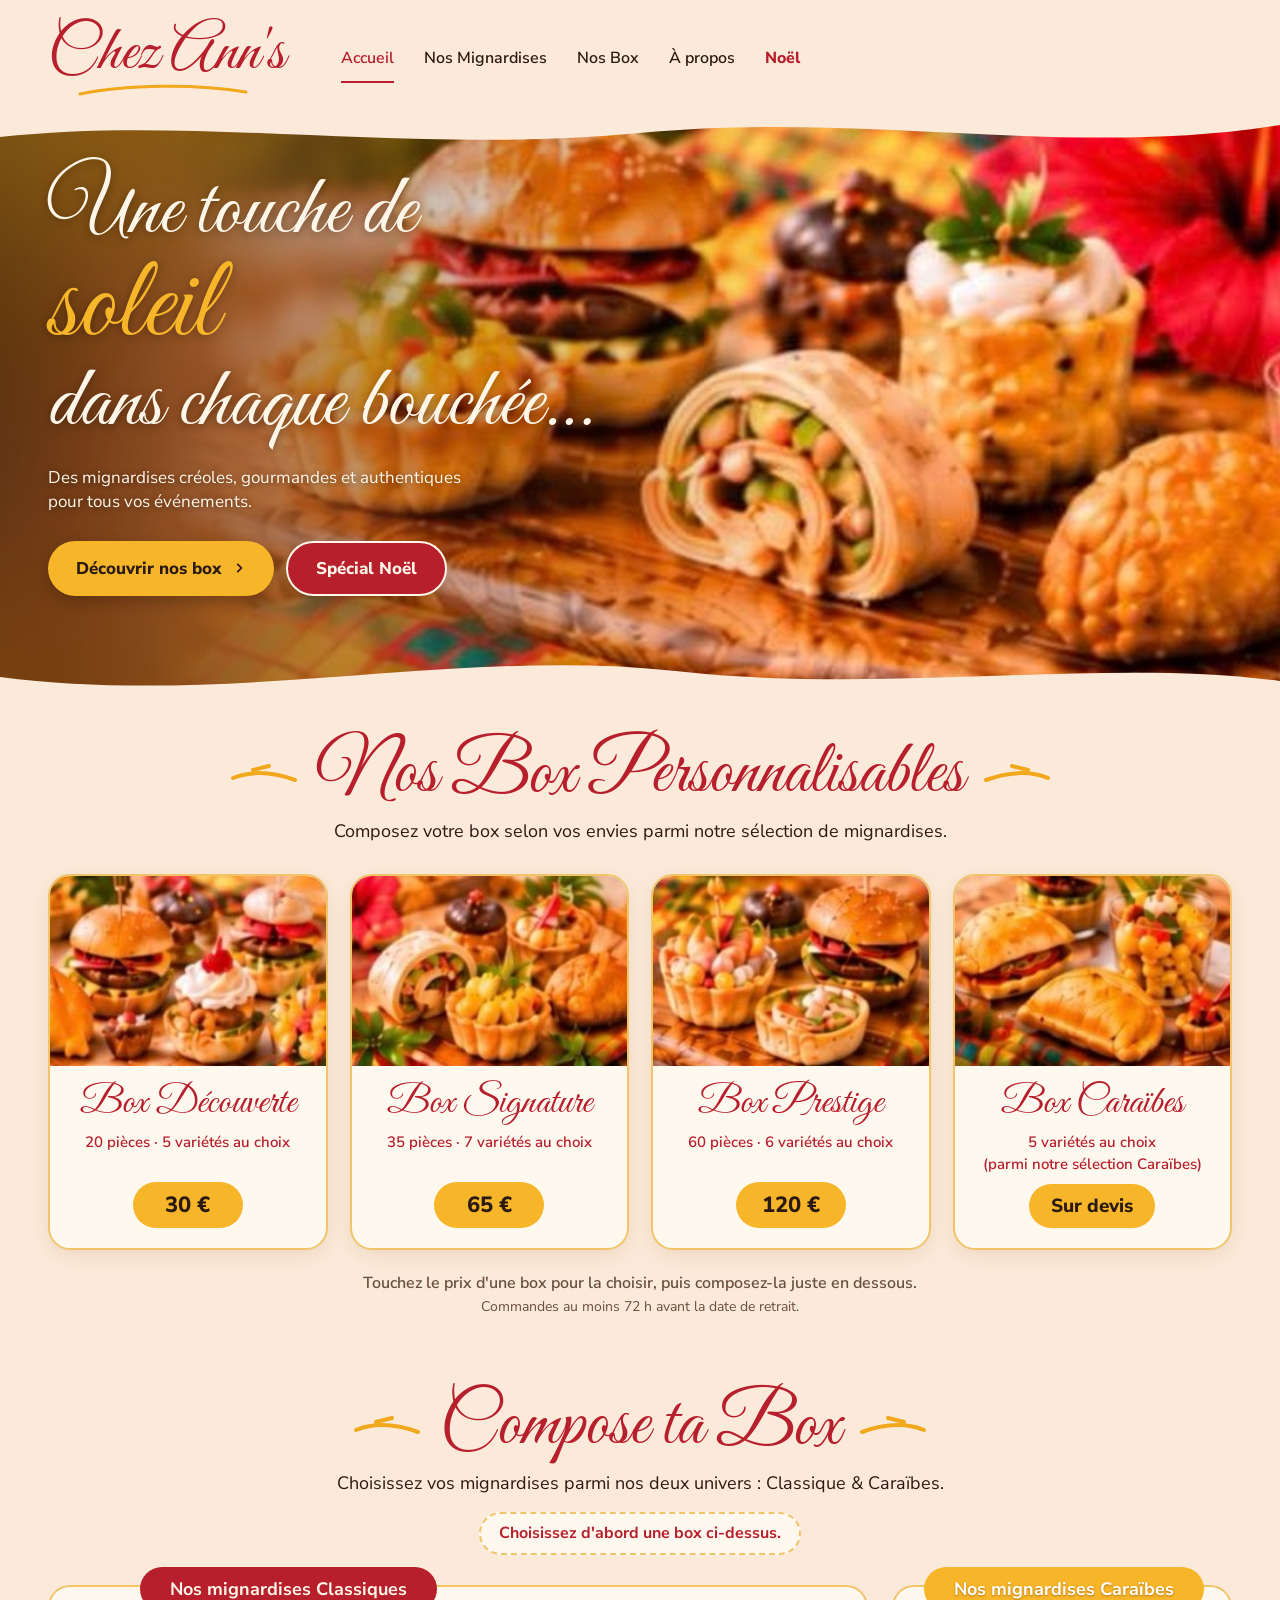
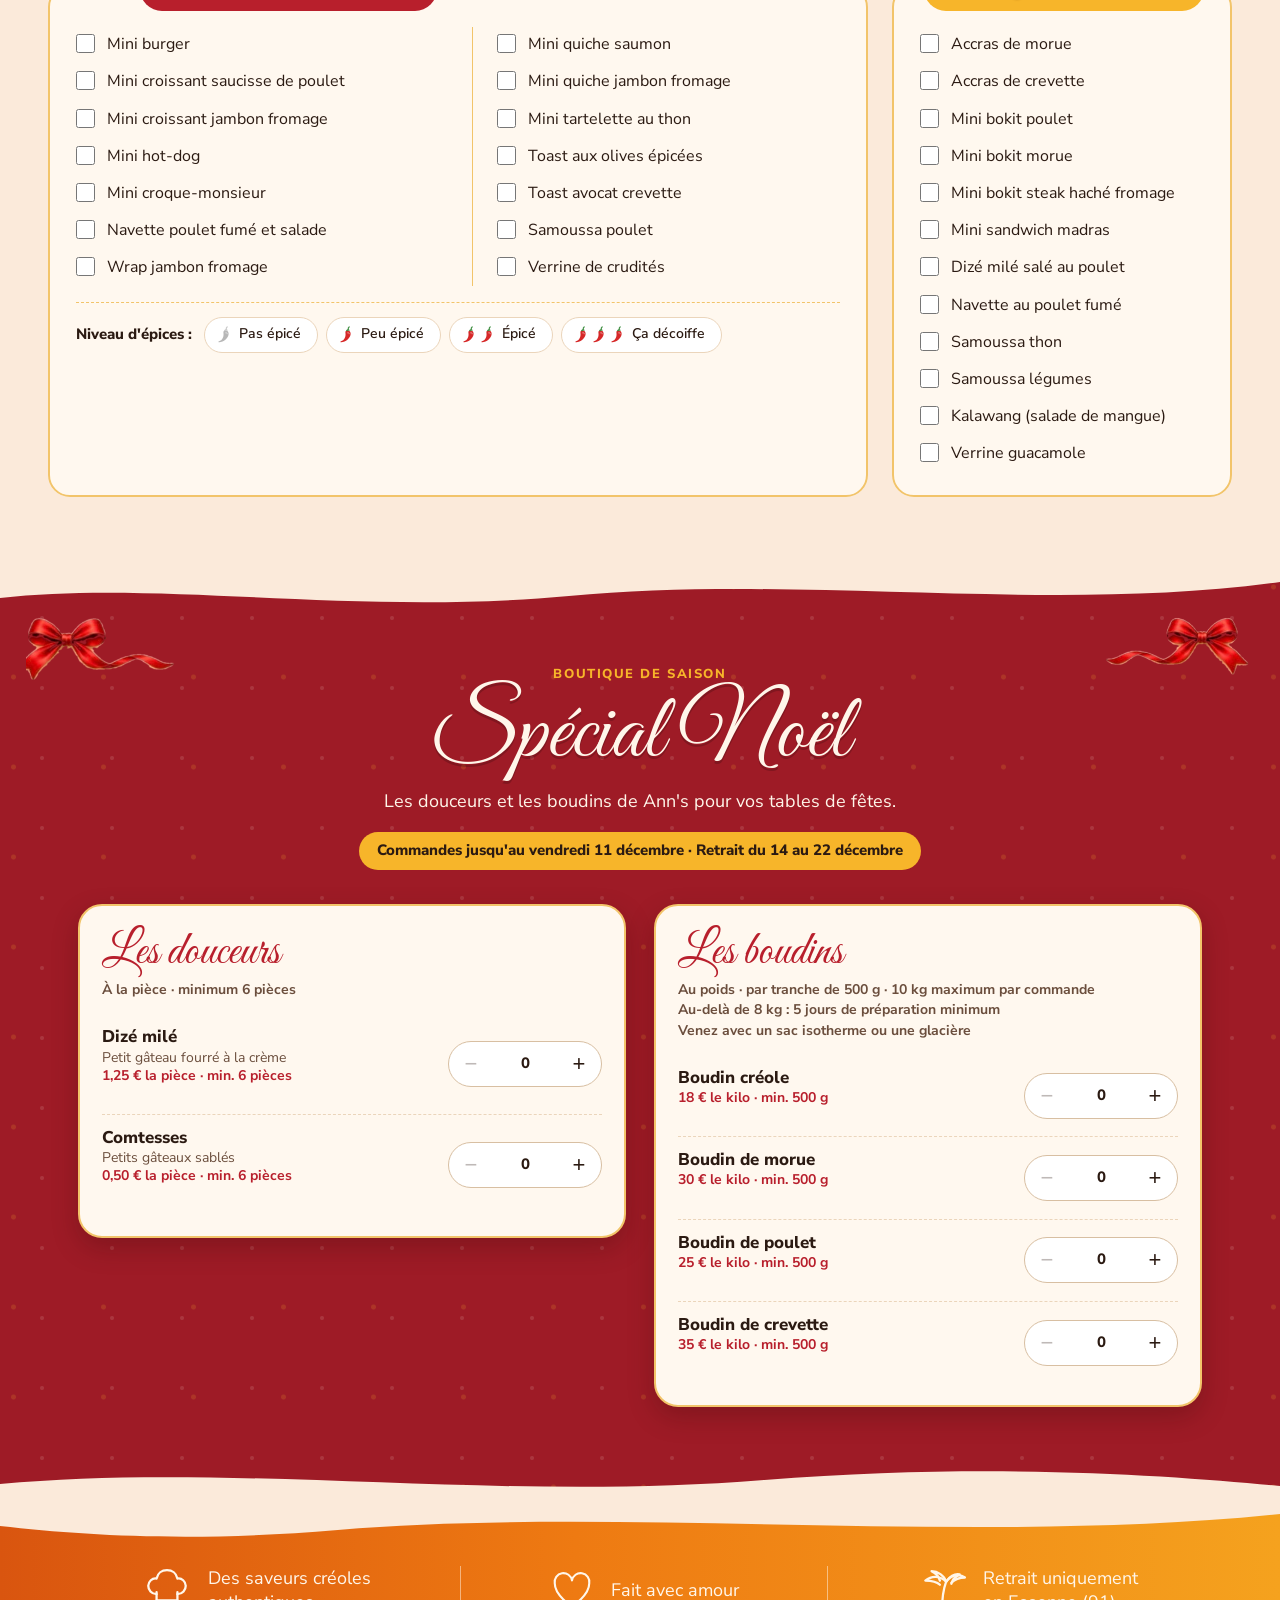
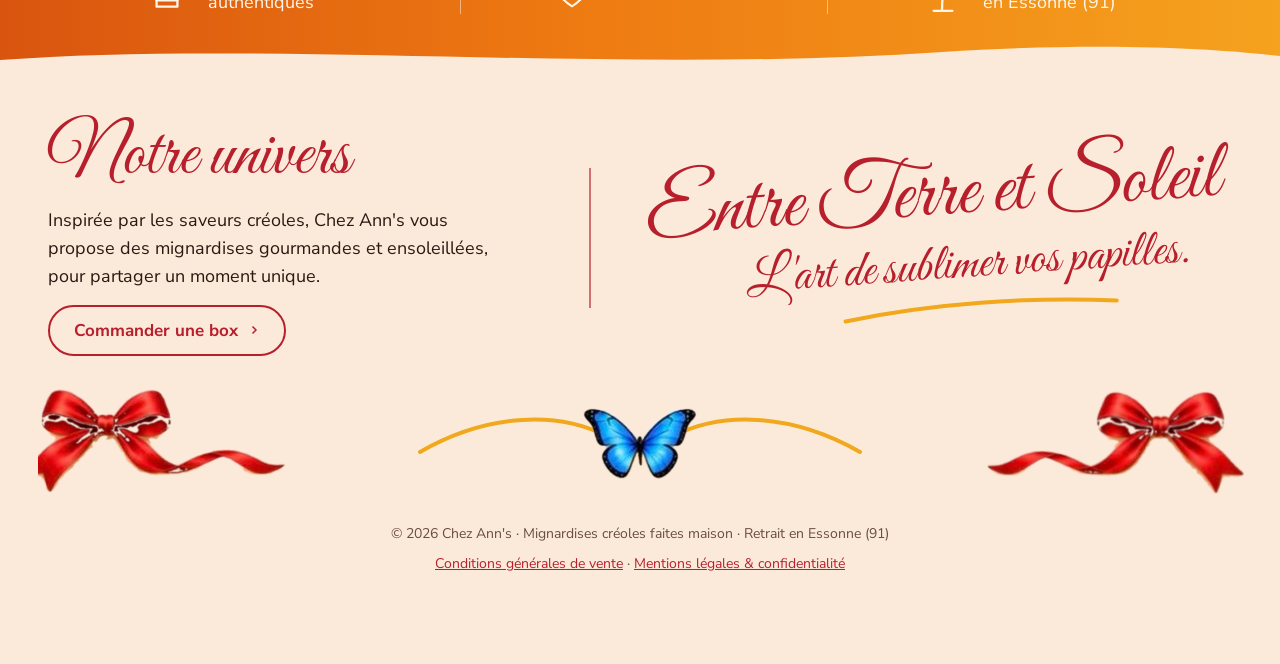
==== index.html @ f676a755 "Rappel « sac isotherme » : commande, boutique de Noël, CGV et e-mails Co-Authored-By: Claude Opus 5." ====
<!doctype html>
<html lang="fr">
<head>
  <meta charset="utf-8">
  <meta name="viewport" content="width=device-width, initial-scale=1">
  <title>Chez Ann's — Mignardises créoles en box</title>
  <meta name="description" content="Box de mignardises créoles faites maison : Découverte, Signature, Prestige et Caraïbes. Commande en ligne avec acompte ou paiement complet, retrait en Essonne (91).">
  <meta property="og:title" content="Chez Ann's — Une touche de soleil dans chaque bouchée">
  <meta property="og:description" content="Box de mignardises créoles faites maison. Commandez en ligne, retrait en Essonne (91).">
  <meta property="og:image" content="images/hero.jpg">
  <link rel="preconnect" href="https://fonts.googleapis.com">
  <link rel="preconnect" href="https://fonts.gstatic.com" crossorigin>
  <link href="https://fonts.googleapis.com/css2?family=Great+Vibes&family=Nunito+Sans:wght@400;600;700;800&display=swap" rel="stylesheet">
  <link rel="stylesheet" href="css/style.css">
</head>
<body>
<svg width="0" height="0" style="position:absolute" aria-hidden="true">
  <symbol id="chili" viewBox="0 0 24 24">
    <path d="M12.5 6.2c3-1.2 6.4.8 5.6 5.2-.9 5-6.2 10.3-12.6 10.4-1.2 0-1.3-1.2-.2-1.5 4.3-1.2 6.2-5.3 6.1-9.3 0-2.6-.9-3.8 1.1-4.8z" fill="#D62828"/>
    <path d="M12 6.6c.4-1.6 1.6-2.4 3.2-2.2.9.1 1.8.7 2 1.6-1.4-.2-2.8.1-3.6 1" fill="#3E8E41"/>
    <path d="M15 4.4c-.2-1.3.2-2.5 1.2-3.2" fill="none" stroke="#3E8E41" stroke-width="1.6" stroke-linecap="round"/>
    <path d="M14.2 9c1.2-.4 2.2.2 2.1 1.4" fill="none" stroke="#fff" stroke-opacity=".55" stroke-width="1.2" stroke-linecap="round"/>
  </symbol>
</svg>

<header class="topbar">
  <a href="#accueil" class="logo">
    <span class="logo__name">Chez Ann's</span>
    <svg class="logo__swoosh" width="170" height="14" viewBox="0 0 170 14" aria-hidden="true"><path d="M2 10 C 50 0, 120 0, 168 8"/></svg>
  </a>
  <nav class="nav" aria-label="Navigation principale">
    <a href="#accueil" class="is-active">Accueil</a>
    <a href="#compose">Nos Mignardises</a>
    <a href="#box">Nos Box</a>
    <a href="#univers">À propos</a>
    <a href="#noel" class="nav__noel" hidden>Noël</a>
  </nav>
</header>

<main>
  <!-- HERO -->
  <section id="accueil" class="hero">
    <img class="hero__img" src="images/hero.jpg" alt="Plateau de mignardises créoles sur nappe madras, avec une fleur d'hibiscus">
    <div class="hero__shade" aria-hidden="true"></div>
    <svg class="wave wave--top" viewBox="0 0 1440 60" preserveAspectRatio="none" aria-hidden="true"><path d="M0 0 H1440 V18 C 1200 52, 980 4, 720 26 C 460 48, 220 8, 0 30 Z"/></svg>
    <svg class="wave wave--bottom" viewBox="0 0 1440 70" preserveAspectRatio="none" aria-hidden="true"><path d="M0 40 C 260 70, 520 10, 760 34 C 1000 58, 1240 20, 1440 44 V70 H0 Z"/></svg>
    <div class="hero__content">
      <h1 class="hero__title">Une touche de<br><span>soleil</span><br>dans chaque bouchée…</h1>
      <p class="hero__text">Des mignardises créoles, gourmandes et authentiques pour tous vos événements.</p>
      <div class="hero__ctas">
      <a href="#box" class="btn btn--gold">Découvrir nos box
        <svg width="14" height="14" viewBox="0 0 24 24" aria-hidden="true"><path d="M9 5l7 7-7 7"/></svg></a>
      <a href="#noel" class="btn btn--noel" id="hero-noel" hidden>Spécial Noël</a>
      </div>
    </div>
  </section>

  <!-- NOS BOX -->
  <section id="box" class="section">
    <div class="section__head">
      <div class="script-title">
        <svg class="flourish" viewBox="0 0 70 22" aria-hidden="true"><path d="M4 14 C 24 6, 44 8, 66 16"/><path d="M24 6 L 40 2"/></svg>
        <h2>Nos Box Personnalisables</h2>
        <svg class="flourish flourish--flip" viewBox="0 0 70 22" aria-hidden="true"><path d="M4 14 C 24 6, 44 8, 66 16"/><path d="M24 6 L 40 2"/></svg>
      </div>
      <p>Composez votre box selon vos envies parmi notre sélection de mignardises.</p>
    </div>

    <div class="box-grid">
      <article class="box-card" data-box="decouverte" data-name="Box Découverte" data-price="30" data-max="5" data-pieces="20">
        <img src="images/box-decouverte.jpg" alt="Box Découverte : mini burgers, tartelettes et verrines" loading="lazy">
        <div class="box-card__body">
          <span class="box-card__check" aria-hidden="true">✓ Choisie</span>
          <h3>Box Découverte</h3>
          <p>20 pièces · 5 variétés au choix</p>
          <button type="button" class="pill" aria-pressed="false" aria-label="Choisir la Box Découverte, 30 €">30 €</button>
        </div>
      </article>
      <article class="box-card" data-box="signature" data-name="Box Signature" data-price="65" data-max="7" data-pieces="35">
        <img src="images/box-signature.jpg" alt="Box Signature : wraps, tartelettes et pâtés" loading="lazy">
        <div class="box-card__body">
          <span class="box-card__check" aria-hidden="true">✓ Choisie</span>
          <h3>Box Signature</h3>
          <p>35 pièces · 7 variétés au choix</p>
          <button type="button" class="pill" aria-pressed="false" aria-label="Choisir la Box Signature, 65 €">65 €</button>
        </div>
      </article>
      <article class="box-card" data-box="prestige" data-name="Box Prestige" data-price="120" data-max="6" data-pieces="60">
        <img src="images/box-prestige.jpg" alt="Box Prestige : grand assortiment de mignardises" loading="lazy">
        <div class="box-card__body">
          <span class="box-card__check" aria-hidden="true">✓ Choisie</span>
          <h3>Box Prestige</h3>
          <p>60 pièces · 6 variétés au choix</p>
          <button type="button" class="pill" aria-pressed="false" aria-label="Choisir la Box Prestige, 120 €">120 €</button>
        </div>
      </article>
      <article class="box-card" data-box="caraibes" data-name="Box Caraïbes" data-price="" data-max="5" data-only="caraibes">
        <img src="images/box-caraibes.jpg" alt="Box Caraïbes : bokits, pâtés et verrines créoles" loading="lazy">
        <div class="box-card__body">
          <span class="box-card__check" aria-hidden="true">✓ Choisie</span>
          <h3>Box Caraïbes</h3>
          <p>5 variétés au choix<br>(parmi notre sélection Caraïbes)</p>
          <button type="button" class="pill pill--small" aria-pressed="false" aria-label="Choisir la Box Caraïbes, sur devis">Sur devis</button>
        </div>
      </article>
    </div>
    <p class="hint-line">Touchez le prix d'une box pour la choisir, puis composez-la juste en dessous.<br><span class="hint-line__small">Commandes au moins 72 h avant la date de retrait.</span></p>
  </section>

  <!-- COMPOSE TA BOX -->
  <section id="compose" class="section section--compose">
    <div class="section__head">
      <div class="script-title">
        <svg class="flourish" viewBox="0 0 70 22" aria-hidden="true"><path d="M4 14 C 24 6, 44 8, 66 16"/><path d="M24 6 L 40 2"/></svg>
        <h2>Compose ta Box</h2>
        <svg class="flourish flourish--flip" viewBox="0 0 70 22" aria-hidden="true"><path d="M4 14 C 24 6, 44 8, 66 16"/><path d="M24 6 L 40 2"/></svg>
      </div>
      <p>Choisissez vos mignardises parmi nos deux univers : Classique &amp; Caraïbes.</p>
      <p class="compose-status" id="compose-status" aria-live="polite">Choisissez d'abord une box ci-dessus.</p>
    </div>

    <div class="menus">
      <fieldset class="menu menu--classique" data-univers="classique">
        <legend>Nos mignardises Classiques</legend>
        <p class="menu__locked">Non disponible avec la Box Caraïbes</p>
        <div class="menu__cols">
          <div class="menu__col">
            <label><input type="checkbox" value="mini-burger" data-univers="classique"> Mini burger</label>
            <label><input type="checkbox" value="mini-croissant-poulet" data-univers="classique"> Mini croissant saucisse de poulet</label>
            <label><input type="checkbox" value="mini-croissant-jambon" data-univers="classique"> Mini croissant jambon fromage</label>
            <label><input type="checkbox" value="mini-hot-dog" data-univers="classique"> Mini hot-dog</label>
            <label><input type="checkbox" value="mini-croque" data-univers="classique"> Mini croque-monsieur</label>
            <label><input type="checkbox" value="navette-poulet-salade" data-univers="classique"> Navette poulet fumé et salade</label>
            <label><input type="checkbox" value="wrap-jambon-fromage" data-univers="classique"> Wrap jambon fromage</label>
          </div>
          <div class="menu__col menu__col--sep">
            <label><input type="checkbox" value="mini-quiche-saumon" data-univers="classique"> Mini quiche saumon</label>
            <label><input type="checkbox" value="mini-quiche-jambon" data-univers="classique"> Mini quiche jambon fromage</label>
            <label><input type="checkbox" value="tartelette-thon" data-univers="classique"> Mini tartelette au thon</label>
            <label><input type="checkbox" value="toast-olives" data-univers="classique"> Toast aux olives épicées</label>
            <label><input type="checkbox" value="toast-avocat-crevette" data-univers="classique"> Toast avocat crevette</label>
            <label><input type="checkbox" value="samoussa-poulet" data-univers="classique"> Samoussa poulet</label>
            <label><input type="checkbox" value="verrine-crudites" data-univers="classique"> Verrine de crudités</label>
          </div>
        </div>
        <div class="spice-mini" id="spice" role="radiogroup" aria-labelledby="spice-title">
          <span class="spice-mini__title" id="spice-title">Niveau d'épices :</span>
          <label class="spice-mini__opt"><input type="radio" name="spice" value="0"><span class="spice-mini__ic spice-mini__ic--off"><svg class="chili" aria-hidden="true"><use href="#chili"/></svg></span>Pas épicé</label>
          <label class="spice-mini__opt"><input type="radio" name="spice" value="1"><span class="spice-mini__ic"><svg class="chili" aria-hidden="true"><use href="#chili"/></svg></span>Peu épicé</label>
          <label class="spice-mini__opt"><input type="radio" name="spice" value="2"><span class="spice-mini__ic"><svg class="chili" aria-hidden="true"><use href="#chili"/></svg><svg class="chili" aria-hidden="true"><use href="#chili"/></svg></span>Épicé</label>
          <label class="spice-mini__opt"><input type="radio" name="spice" value="3"><span class="spice-mini__ic"><svg class="chili" aria-hidden="true"><use href="#chili"/></svg><svg class="chili" aria-hidden="true"><use href="#chili"/></svg><svg class="chili" aria-hidden="true"><use href="#chili"/></svg></span>Ça décoiffe</label>
        </div>
      </fieldset>

      <fieldset class="menu menu--caraibes" data-univers="caraibes">
        <legend>Nos mignardises Caraïbes</legend>
        <div class="menu__col">
          <label><input type="checkbox" value="accras-morue" data-univers="caraibes"> Accras de morue</label>
          <label><input type="checkbox" value="accras-crevette" data-univers="caraibes"> Accras de crevette</label>
          <label><input type="checkbox" value="mini-bokit-poulet" data-univers="caraibes"> Mini bokit poulet</label>
          <label><input type="checkbox" value="mini-bokit-morue" data-univers="caraibes"> Mini bokit morue</label>
          <label><input type="checkbox" value="mini-bokit-steak" data-univers="caraibes"> Mini bokit steak haché fromage</label>
          <label><input type="checkbox" value="sandwich-madras" data-univers="caraibes"> Mini sandwich madras</label>
          <label><input type="checkbox" value="dize-mile" data-univers="caraibes"> Dizé milé salé au poulet</label>
          <label><input type="checkbox" value="navette-poulet-fume" data-univers="caraibes"> Navette au poulet fumé</label>
          <label><input type="checkbox" value="samoussa-thon" data-univers="caraibes"> Samoussa thon</label>
          <label><input type="checkbox" value="samoussa-legumes" data-univers="caraibes"> Samoussa légumes</label>
          <label><input type="checkbox" value="kalawang" data-univers="caraibes"> Kalawang (salade de mangue)</label>
          <label><input type="checkbox" value="verrine-guacamole" data-univers="caraibes"> Verrine guacamole</label>
        </div>
      </fieldset>
    </div>

  </section>

  <!-- SPÉCIAL NOËL -->
  <section id="noel" class="noel" hidden>
    <svg class="noel__wave noel__wave--top" viewBox="0 0 1440 50" preserveAspectRatio="none" aria-hidden="true"><path d="M0 0 H1440 V14 C 1180 46, 900 6, 640 28 C 400 48, 180 12, 0 30 Z"/></svg>
    <svg class="noel__wave noel__wave--bottom" viewBox="0 0 1440 50" preserveAspectRatio="none" aria-hidden="true"><path d="M0 26 C 260 4, 560 44, 860 22 C 1120 4, 1320 18, 1440 28 V50 H0 Z"/></svg>
    <img class="noel__bow noel__bow--left" src="images/noeud-gauche.png" alt="">
    <img class="noel__bow noel__bow--right" src="images/noeud-droit.png" alt="">
    <div class="noel__inner">
      <div class="noel__head">
        <span class="noel__tag">Boutique de saison</span>
        <h2>Spécial Noël</h2>
        <p>Les douceurs et les boudins de Ann's pour vos tables de fêtes.</p>
        <p class="noel__dates" id="noel-dates"></p>
      </div>

      <p class="noel__closed" id="noel-closed" hidden>Les commandes de Noël sont closes. Merci à tous et joyeuses fêtes !</p>

      <div class="noel__groups" id="noel-groups">
        <div class="noel__group">
          <h3>Les douceurs</h3>
          <p class="noel__rule">À la pièce · minimum 6 pièces</p>
          <div class="noel__list" id="noel-douceurs"></div>
        </div>
        <div class="noel__group">
          <h3>Les boudins</h3>
          <p class="noel__rule">Au poids · par tranche de 500 g · 10 kg maximum par commande<br>Au-delà de 8 kg : 5 jours de préparation minimum<br>Venez avec un sac isotherme ou une glacière</p>
          <div class="noel__list" id="noel-boudins"></div>
          <div class="spice-mini spice-mini--noel" id="noel-spice" role="radiogroup" aria-labelledby="noel-spice-title">
            <span class="spice-mini__title" id="noel-spice-title">Épices des boudins :</span>
            <label class="spice-mini__opt"><input type="radio" name="noel_spice" value="0"><span class="spice-mini__ic spice-mini__ic--off"><svg class="chili" aria-hidden="true"><use href="#chili"/></svg></span>Pas épicé</label>
            <label class="spice-mini__opt"><input type="radio" name="noel_spice" value="1"><span class="spice-mini__ic"><svg class="chili" aria-hidden="true"><use href="#chili"/></svg></span>Peu épicé</label>
            <label class="spice-mini__opt"><input type="radio" name="noel_spice" value="2"><span class="spice-mini__ic"><svg class="chili" aria-hidden="true"><use href="#chili"/></svg><svg class="chili" aria-hidden="true"><use href="#chili"/></svg></span>Épicé</label>
            <label class="spice-mini__opt"><input type="radio" name="noel_spice" value="3"><span class="spice-mini__ic"><svg class="chili" aria-hidden="true"><use href="#chili"/></svg><svg class="chili" aria-hidden="true"><use href="#chili"/></svg><svg class="chili" aria-hidden="true"><use href="#chili"/></svg></span>Ça décoiffe</label>
          </div>
          <div class="spice-mini spice-mini--noel" id="noel-state" role="radiogroup" aria-labelledby="noel-state-title" hidden>
            <span class="spice-mini__title" id="noel-state-title">Vos boudins :</span>
            <label class="spice-mini__opt"><input type="radio" name="noel_state" value="congele" checked><svg class="state-ic" viewBox="0 0 24 24" aria-hidden="true"><path d="M12 2v20M4.9 7l14.2 10M4.9 17L19.1 7M9 4l3 2 3-2M9 20l3-2 3 2"/></svg>Congelés</label>
            <label class="spice-mini__opt"><input type="radio" name="noel_state" value="frais"><svg class="state-ic" viewBox="0 0 24 24" aria-hidden="true"><path d="M5 19c8 0 14-6 14-14-8 0-14 6-14 14z"/><path d="M5 19l7-7"/></svg>Frais, préparés sur demande</label>
          </div>
        </div>
      </div>
    </div>
  </section>

  <!-- BANDEAU -->
  <section class="band">
    <svg class="band__wave band__wave--top" viewBox="0 0 1440 40" preserveAspectRatio="none" aria-hidden="true"><path d="M0 0 H1440 V8 C 1100 40, 700 0, 380 24 C 220 36, 100 30, 0 20 Z"/></svg>
    <svg class="band__wave band__wave--bottom" viewBox="0 0 1440 40" preserveAspectRatio="none" aria-hidden="true"><path d="M0 26 C 300 6, 700 40, 1060 18 C 1240 8, 1360 14, 1440 22 V40 H0 Z"/></svg>
    <div class="band__inner">
      <div class="band__item">
        <svg width="50" height="50" viewBox="0 0 48 48" aria-hidden="true"><path d="M14 28c-5 0-8-4-8-8s4-8 8-7c1-5 5-8 10-8s9 3 10 8c4-1 8 3 8 7s-3 8-8 8"/><path d="M14 26v14h20V26"/><path d="M14 34h20"/></svg>
        <span>Des saveurs créoles<br>authentiques</span>
      </div>
      <span class="band__sep" aria-hidden="true"></span>
      <div class="band__item">
        <svg width="46" height="46" viewBox="0 0 48 48" aria-hidden="true"><path d="M24 41S6 30 6 17a9 9 0 0 1 18-3 9 9 0 0 1 18 3c0 13-18 24-18 24z"/></svg>
        <span>Fait avec amour</span>
      </div>
      <span class="band__sep" aria-hidden="true"></span>
      <div class="band__item">
        <svg width="50" height="50" viewBox="0 0 48 48" aria-hidden="true"><path d="M24 44c0-12 1-20 4-28"/><path d="M28 16c-6-6-14-6-20-1 6 0 11 1 14 4"/><path d="M28 16c5-7 13-8 18-4-6 0-10 2-13 5"/><path d="M28 16c-2-6-8-10-14-10 4 2 7 5 8 9"/><path d="M28 16c3-5 8-8 13-7-4 2-7 5-8 9"/><path d="M16 44h18"/></svg>
        <span>Retrait uniquement<br>en Essonne (91)</span>
      </div>
    </div>
  </section>

  <!-- NOTRE UNIVERS -->
  <section id="univers" class="univers">
    <div class="univers__text">
      <h2>Notre univers</h2>
      <p>Inspirée par les saveurs créoles, Chez Ann's vous propose des mignardises gourmandes et ensoleillées, pour partager un moment unique.</p>
      <a href="#box" class="btn btn--outline">Commander une box
        <svg width="12" height="12" viewBox="0 0 24 24" aria-hidden="true"><path d="M9 5l7 7-7 7"/></svg></a>
    </div>
    <span class="univers__sep" aria-hidden="true"></span>
    <div class="univers__quote">
      <p class="univers__big">Entre Terre et Soleil</p>
      <p class="univers__small">L'art de sublimer vos papilles.</p>
      <svg width="280" height="20" viewBox="0 0 280 20" aria-hidden="true"><path d="M4 14 C 90 2, 190 2, 276 12"/></svg>
    </div>
  </section>
</main>

<footer class="footer">
  <div class="footer__deco" aria-hidden="true">
    <img class="footer__bow footer__bow--left" src="images/noeud-gauche.png" alt="">
    <svg class="footer__swoosh" viewBox="0 0 460 60"><path d="M10 50 C 80 10, 150 10, 196 34"/><path d="M450 50 C 380 10, 310 10, 264 34"/></svg>
    <img class="footer__fly" src="images/papillon.png" alt="">
    <img class="footer__bow footer__bow--right" src="images/noeud-droit.png" alt="">
  </div>
  <p class="footer__legal">© <span id="year"></span> Chez Ann's · Mignardises créoles faites maison · Retrait en Essonne (91)<span id="footer-links"></span></p>
  <p class="footer__legal"><a href="cgv.html">Conditions générales de vente</a> · <a href="mentions-legales.html">Mentions légales &amp; confidentialité</a></p>
</footer>

<!-- Barre de commande (apparaît quand une box est choisie) -->
<div class="cartbar cartbar--noel" id="noelbar" hidden>
  <div class="cartbar__info">
    <strong>Commande de Noël · <span id="noelbar-total">0 €</span></strong>
    <span id="noelbar-count"></span>
  </div>
  <button type="button" class="btn btn--gold" id="noelbar-go">Commander</button>
</div>

<div class="cartbar" id="cartbar" hidden>
  <div class="cartbar__info">
    <strong id="cartbar-name">Box</strong>
    <span id="cartbar-count">0 variété choisie</span>
  </div>
  <button type="button" class="btn btn--red" id="cartbar-go" disabled>Valider ma box</button>
</div>

<!-- Fenêtre de commande -->
<dialog class="modal" id="order-dialog" aria-labelledby="order-title">
  <form id="order-form" class="modal__inner" novalidate>
    <button type="button" class="modal__close" data-close aria-label="Fermer">×</button>
    <h2 id="order-title" class="modal__title">Ma commande</h2>

    <div class="recap">
      <div class="recap__row">
        <strong id="recap-name">Box</strong>
        <div class="qty" id="qty-wrap">
          <button type="button" id="qty-minus" aria-label="Retirer une box">−</button>
          <output id="qty-value" aria-live="polite">1</output>
          <button type="button" id="qty-plus" aria-label="Ajouter une box">+</button>
        </div>
      </div>
      <ul class="recap__items" id="recap-items"></ul>
      <p class="recap__spice" id="recap-spice"></p>
      <div class="recap__money" id="recap-money">
        <div><span>Total</span><span id="recap-total">—</span></div>
        <div class="paychoice" role="radiogroup" aria-label="Mode de paiement">
          <label class="paychoice__opt"><input type="radio" name="pay_mode" value="acompte" checked><span class="paychoice__txt"><strong>Payer l'acompte (<span id="recap-pct"></span> %)</strong><small>Solde de <span id="recap-rest">—</span> à régler au retrait</small></span><b id="recap-deposit">—</b></label>
          <label class="paychoice__opt"><input type="radio" name="pay_mode" value="total"><span class="paychoice__txt"><strong>Payer la totalité</strong><small>Rien à régler au retrait</small></span><b id="recap-full">—</b></label>
        </div>
      </div>
      <p class="recap__quote" id="recap-quote" hidden>La Box Caraïbes est préparée sur devis : envoyez votre demande, Annie vous recontacte rapidement avec un prix.</p>
    </div>

    <div class="fields">
      <label>Prénom et nom *<input name="customer_name" autocomplete="name" required maxlength="80"></label>
      <label>Téléphone *<input name="phone" type="tel" autocomplete="tel" required maxlength="20" placeholder="06 00 00 00 00"></label>
      <label class="fields__full">E-mail *<input name="email" type="email" autocomplete="email" required maxlength="120" placeholder="vous@exemple.fr"></label>
      <label class="quote-only" hidden>Nombre de personnes *<input name="guests" type="number" min="1" max="500" inputmode="numeric"></label>
      <label><span id="date-label">Date de retrait *</span><input name="pickup_date" type="date" required></label>
      <label>Créneau *<select name="pickup_slot" id="slot-select" required></select></label>
      <p class="fields__hint fields__full" id="date-hint">Commande au moins 72 h avant le retrait : premier jour possible le <strong id="date-min"></strong>.</p>
      <label class="fields__full">Allergies ou message pour Annie<textarea name="notes" rows="3" maxlength="500" placeholder="Ex. sans piment pour les enfants, c'est pour un anniversaire…"></textarea></label>
    </div>

    <p class="pickup-note"><strong>Retrait :</strong> <span id="pickup-place"></span>. <span id="pickup-info"></span></p>
    <p class="cold-note"><svg class="state-ic" viewBox="0 0 24 24" aria-hidden="true"><path d="M12 2v20M4.9 7l14.2 10M4.9 17L19.1 7M9 4l3 2 3-2M9 20l3-2 3 2"/></svg><span><strong>Chaîne du froid :</strong> pensez à venir avec un <strong>sac isotherme</strong> (ou une glacière pour les boudins congelés).</span></p>
    <p class="cancel-note" id="cancel-note"><strong>Annulation :</strong> l'acompte n'est pas remboursable en cas d'annulation moins de 48 h avant la date de retrait prévue.</p>
    <label class="consent"><input type="checkbox" name="consent" required> <span><span id="consent-text">J'accepte les conditions générales de vente.</span> <a href="cgv.html" target="_blank" rel="noopener">Lire les CGV</a></span></label>

    <p class="form-error" id="form-error" role="alert" hidden></p>
    <button type="submit" class="btn btn--red btn--block" id="submit-btn">Payer l'acompte et réserver</button>
    <p class="secure"><svg width="16" height="16" viewBox="0 0 24 24" aria-hidden="true"><rect x="5" y="11" width="14" height="10" rx="2"/><path d="M8 11V8a4 4 0 0 1 8 0v3"/></svg> Paiement sécurisé par Stripe</p>
  </form>
</dialog>

<!-- Fenêtre de retour après paiement -->
<dialog class="modal" id="return-dialog" aria-labelledby="return-title">
  <div class="modal__inner modal__inner--center">
    <button type="button" class="modal__close" data-close aria-label="Fermer">×</button>
    <img src="images/papillon.png" alt="" class="return__fly">
    <h2 id="return-title" class="modal__title">Merci !</h2>
    <p id="return-text"></p>
    <button type="button" class="btn btn--gold" data-close>Retour au site</button>
  </div>
</dialog>

<div class="toast" id="toast" role="status" aria-live="polite" hidden></div>

<script src="js/config.js"></script>
<script src="js/site.js"></script>
</body>
</html>
---- css/style.css ----
/* Chez Ann's — site client */
:root{
  --cream:#FBEADA;
  --card:#FFF8EF;
  --ink:#2B1A12;
  --red:#B81F2C;
  --red-dark:#8E1620;
  --gold:#F7B52A;
  --gold-line:#F2A81D;
  --border:#F2C46A;
  --script:'Great Vibes', cursive;
  --sans:'Nunito Sans', system-ui, -apple-system, sans-serif;
}
*{box-sizing:border-box}
[hidden]{display:none !important}
html{scroll-behavior:smooth}
body{margin:0;background:var(--cream);color:var(--ink);font-family:var(--sans);font-size:16px;line-height:1.45;overflow-x:hidden}
img{max-width:100%}
a{color:var(--red)}
a:hover{color:var(--red-dark)}
:focus-visible{outline:3px solid var(--red);outline-offset:3px;border-radius:6px}

/* Boutons */
.btn{display:inline-flex;align-items:center;justify-content:center;gap:10px;padding:14px 28px;border-radius:999px;font:800 17px var(--sans);text-decoration:none;border:0;cursor:pointer;transition:transform .15s, box-shadow .15s}
.btn svg{fill:none;stroke:currentColor;stroke-width:3}
.btn:hover{transform:translateY(-1px)}
.btn--gold{background:var(--gold);color:var(--ink);box-shadow:0 6px 16px rgba(0,0,0,.22)}
.btn--gold:hover{color:var(--ink)}
.btn--red{background:var(--red);color:#FFF6EA}
.btn--red:hover{background:var(--red-dark);color:#FFF6EA}
.btn--red:disabled{background:#C9A99A;cursor:not-allowed;transform:none}
.btn--outline{border:2px solid var(--red);color:var(--red);background:transparent;font-weight:700;padding:12px 24px}
.btn--block{width:100%}

/* En-tête */
.topbar{max-width:1240px;margin:0 auto;padding:22px 28px 10px;display:flex;flex-wrap:wrap;align-items:center;gap:12px 56px}
.logo{display:flex;flex-direction:column;text-decoration:none}
.logo__name{font-family:var(--script);font-size:64px;line-height:1;color:var(--red)}
.logo__swoosh{margin:-2px 0 0 30px}
.logo__swoosh path{fill:none;stroke:var(--gold-line);stroke-width:3;stroke-linecap:round}
.nav{display:flex;flex-wrap:wrap;gap:2px 30px;font-weight:600}
.nav a{color:var(--ink);text-decoration:none;padding:10px 0;border-bottom:2px solid transparent}
.nav a.is-active,.nav a:hover{color:var(--red);border-bottom-color:var(--red)}

/* Hero */
.hero{position:relative;min-height:480px;background:#6A3A12;overflow:hidden}
.hero__img{position:absolute;inset:0;width:100%;height:100%;object-fit:cover;object-position:70% center}
.hero__shade{position:absolute;inset:0;background:linear-gradient(90deg,rgba(60,30,8,.45) 0%,rgba(60,30,8,.2) 40%,rgba(60,30,8,0) 60%)}
.wave{position:absolute;left:0;width:100%;fill:var(--cream)}
.wave--top{top:-1px;height:60px}
.wave--bottom{bottom:-1px;height:70px}
.hero__content{position:relative;max-width:1240px;margin:0 auto;padding:64px 28px 110px;display:flex;flex-direction:column;align-items:flex-start;gap:14px}
.hero__title{margin:0;font-family:var(--script);font-weight:400;font-size:clamp(52px,7vw,86px);line-height:.95;color:#FFF6EA;text-shadow:0 2px 10px rgba(0,0,0,.35);max-width:560px}
.hero__title span{color:var(--gold);font-size:1.35em}
.hero__text{margin:6px 0 12px;font-size:17px;color:#FFF6EA;max-width:440px;text-shadow:0 1px 6px rgba(0,0,0,.45)}

/* Sections */
.section{max-width:1240px;margin:0 auto;padding:32px 28px 40px}
.section__head{display:flex;flex-direction:column;align-items:center;gap:6px;text-align:center;margin-bottom:30px}
.section__head p{margin:0;font-size:18px}
.script-title{display:flex;align-items:center;gap:18px}
.script-title h2{margin:0;font-family:var(--script);font-weight:400;font-size:clamp(46px,6vw,74px);line-height:1;color:var(--red)}
.flourish{width:70px;height:22px;flex-shrink:0}
.flourish path{fill:none;stroke:var(--gold-line);stroke-width:4;stroke-linecap:round}
.flourish--flip{transform:scaleX(-1)}
.hint-line{text-align:center;margin:22px 0 0;font-weight:600;color:#6B4E3D}

/* Cartes box */
.box-grid{display:grid;grid-template-columns:repeat(auto-fit,minmax(240px,1fr));gap:22px}
.box-card{position:relative;background:var(--card);border:2px solid var(--border);border-radius:22px;overflow:hidden;display:flex;flex-direction:column;box-shadow:0 6px 18px rgba(150,80,20,.12);transition:transform .15s, box-shadow .15s, border-color .15s;cursor:pointer}
.box-card:hover{transform:translateY(-3px);box-shadow:0 10px 26px rgba(150,80,20,.2)}
.box-card img{width:100%;height:190px;object-fit:cover;display:block}
.box-card__body{padding:16px 16px 20px;display:flex;flex-direction:column;align-items:center;gap:8px;text-align:center;flex:1}
.box-card h3{margin:0;font-family:var(--script);font-weight:400;font-size:40px;line-height:1.05;color:var(--red)}
.box-card p{margin:0;font-size:15px;font-weight:600;color:var(--red)}
.box-card__check{display:none;position:absolute;top:12px;right:12px;background:var(--red);color:#FFF6EA;font-weight:800;font-size:14px;padding:6px 12px;border-radius:999px}
.box-card.is-selected{border-color:var(--red);box-shadow:0 0 0 3px var(--red),0 10px 26px rgba(150,80,20,.22)}
.box-card.is-selected .box-card__check{display:block}
.pill{margin-top:auto;min-width:110px;min-height:44px;padding:8px 22px;background:var(--gold);color:var(--ink);font:800 22px var(--sans);border:0;border-radius:999px;cursor:pointer}
.pill--small{font-size:19px}
.box-card.is-selected .pill{background:var(--red);color:#FFF6EA}

/* Compose */
.section--compose{padding-bottom:64px}
.compose-status{margin-top:10px !important;font-size:16px !important;font-weight:700;color:var(--red);background:#FFF8EF;border:2px dashed var(--border);padding:8px 18px;border-radius:999px}
.menus{display:flex;flex-wrap:wrap;gap:36px 24px;align-items:stretch}
.menu{position:relative;margin:0;border:2px solid var(--border);border-radius:22px;background:var(--card);padding:40px 26px 24px;min-width:0;transition:opacity .2s}
.menu--classique{flex:999 1 560px}
.menu--caraibes{flex:1 1 340px}
.menu legend{position:absolute;top:-20px;padding:9px 30px;border-radius:999px;font-size:18px;font-weight:700;white-space:nowrap}
.menu--classique legend{left:90px;background:var(--red);color:#FFF6EA}
.menu--caraibes legend{left:30px;background:var(--gold);color:#fff;text-shadow:0 1px 2px rgba(120,60,0,.5)}
.menu__cols{display:grid;grid-template-columns:repeat(auto-fit,minmax(240px,1fr));gap:0 28px}
.menu__col{display:flex;flex-direction:column;gap:2px}
.menu__col--sep{border-left:1.5px solid var(--border);padding-left:24px}
.menu label{display:flex;align-items:flex-start;gap:12px;font-size:16px;padding:6px 0;cursor:pointer}
.menu input{width:19px;height:19px;margin:1px 0 0;flex-shrink:0;accent-color:var(--red);cursor:pointer}
.menu__locked{display:none;margin:0 0 8px;font-weight:700;color:#8a6a55}
.menu.is-locked .menu__cols,.menu.is-locked legend{opacity:.45}
.menu.is-locked .menu__locked{display:block}
.menu.is-locked label{cursor:not-allowed}

/* Bandeau */
.band{position:relative;background:linear-gradient(90deg,#D9550F 0%,#EE7A12 45%,#F5A21E 100%);color:#FFF6EA;overflow:hidden}
.band__wave{position:absolute;left:0;width:100%;height:40px;fill:var(--cream)}
.band__wave--top{top:-1px}
.band__wave--bottom{bottom:-1px}
.band__inner{position:relative;max-width:1100px;margin:0 auto;padding:58px 28px;display:flex;flex-wrap:wrap;justify-content:space-around;align-items:center;gap:24px 40px}
.band__item{display:flex;align-items:center;gap:16px;font-size:18px;line-height:1.35}
.band__item svg{fill:none;stroke:#FFF6EA;stroke-width:2.2;stroke-linecap:round;stroke-linejoin:round;flex-shrink:0}
.band__sep{width:1px;height:48px;background:rgba(255,246,234,.5)}

/* Univers */
.univers{max-width:1240px;margin:0 auto;padding:48px 28px 8px;display:flex;flex-wrap:wrap;align-items:center;gap:32px 48px}
.univers__text{flex:1 1 360px;display:flex;flex-direction:column;align-items:flex-start;gap:14px}
.univers__text h2{margin:0;font-family:var(--script);font-weight:400;font-size:72px;line-height:1;color:var(--red)}
.univers__text p{margin:0;font-size:18px;line-height:1.55;max-width:440px}
.univers__text .btn svg{stroke-width:3}
.univers__sep{width:2px;height:140px;background:var(--red);opacity:.6}
.univers__quote{flex:1 1 460px;display:flex;flex-direction:column;align-items:center;text-align:center;transform:rotate(-4deg)}
.univers__big{margin:0;font-family:var(--script);font-size:clamp(54px,6.5vw,88px);line-height:1;color:var(--red)}
.univers__small{margin:4px 0 0 60px;font-family:var(--script);font-size:clamp(34px,4vw,52px);line-height:1;color:var(--red)}
.univers__quote svg{margin:8px 0 0 80px;max-width:100%}
.univers__quote svg path{fill:none;stroke:var(--gold-line);stroke-width:4;stroke-linecap:round}

/* Pied de page */
.footer{padding-bottom:90px}
.footer__deco{position:relative;height:150px;max-width:1440px;margin:0 auto}
.footer__bow,.footer__fly{position:absolute}
.footer__bow{bottom:0;height:auto}
.footer__bow--left{left:3%;width:250px}
.footer__bow--right{right:2%;width:270px}
.footer__swoosh{position:absolute;left:50%;bottom:52px;width:460px;height:60px;transform:translateX(-50%)}
.footer__swoosh path{fill:none;stroke:var(--gold-line);stroke-width:4;stroke-linecap:round}
.footer__fly{left:50%;bottom:30px;width:124px;transform:translateX(-50%)}
.footer__legal{text-align:center;font-size:14px;color:#6B4E3D;margin:10px 16px 0}

/* Barre de commande */
.cartbar{position:fixed;left:50%;bottom:16px;transform:translateX(-50%);z-index:50;width:min(720px,calc(100% - 24px));display:flex;align-items:center;justify-content:space-between;gap:14px;background:var(--ink);color:#FFF6EA;padding:12px 12px 12px 24px;border-radius:999px;box-shadow:0 12px 30px rgba(43,26,18,.35)}
.cartbar[hidden]{display:none}
.cartbar__info{display:flex;flex-direction:column;line-height:1.25;min-width:0}
.cartbar__info strong{font-size:17px}
.cartbar__info span{font-size:14px;color:#F2D9BE}
.cartbar .btn{padding:12px 22px;font-size:16px;flex-shrink:0}

/* Fenêtres */
.modal{border:0;padding:0;border-radius:26px;width:min(620px,calc(100% - 24px));max-height:calc(100dvh - 24px);background:var(--card);color:var(--ink);box-shadow:0 20px 60px rgba(43,26,18,.4)}
.modal::backdrop{background:rgba(43,26,18,.55)}
.modal__inner{position:relative;padding:30px 28px 24px;display:flex;flex-direction:column;gap:18px}
.modal__inner--center{align-items:center;text-align:center}
.modal__close{position:absolute;top:12px;right:14px;width:44px;height:44px;border:0;background:transparent;font-size:30px;line-height:1;color:var(--ink);cursor:pointer;border-radius:50%}
.modal__close:hover{background:#F3DFC8}
.modal__title{margin:0;font-family:var(--script);font-weight:400;font-size:52px;line-height:1;color:var(--red)}
.recap{background:#fff;border:2px solid var(--border);border-radius:18px;padding:16px 18px;display:flex;flex-direction:column;gap:10px}
.recap__row{display:flex;justify-content:space-between;align-items:center;gap:12px}
.recap__row strong{font-size:19px}
.recap__items{list-style:none;margin:0;padding:0;display:flex;flex-wrap:wrap;gap:6px}
.recap__items li{font-size:13px;font-weight:600;background:#FBEADA;border-radius:999px;padding:4px 10px}
.recap__money{border-top:1px solid #F0DCC4;padding-top:10px;display:flex;flex-direction:column;gap:6px}
.recap__money>div{display:flex;justify-content:space-between;gap:12px}
.recap__deposit{background:var(--gold);border-radius:12px;padding:10px 12px;font-weight:700}
.recap__deposit strong{font-size:20px}
.recap__rest{font-size:14px;color:#6B4E3D}
.recap__quote{margin:0;font-size:15px;color:#6B4E3D}
.qty{display:flex;align-items:center;border:1.5px solid #D8BFA2;border-radius:12px;overflow:hidden;background:#fff}
.qty button{width:44px;height:44px;border:0;background:transparent;font-size:22px;cursor:pointer;color:var(--ink)}
.qty button:hover{background:#FBEADA}
.qty output{min-width:30px;text-align:center;font-weight:800;font-size:17px}
.fields{display:grid;grid-template-columns:repeat(auto-fit,minmax(220px,1fr));gap:14px}
.fields label{display:flex;flex-direction:column;gap:6px;font-weight:700;font-size:15px}
.fields__full{grid-column:1/-1}
.fields input,.fields select,.fields textarea{font:400 16px var(--sans);color:var(--ink);padding:12px 14px;border:1.5px solid #D8BFA2;border-radius:12px;background:#fff;min-height:46px}
.fields textarea{resize:vertical}
.fields input:focus,.fields select:focus,.fields textarea:focus{outline:none;border-color:var(--red);box-shadow:0 0 0 3px rgba(184,31,44,.15)}
.fields [hidden]{display:none}
.pickup-note{margin:0;font-size:15px;color:#4A3427}
.consent{display:flex;gap:10px;align-items:flex-start;font-size:15px;cursor:pointer}
.consent input{width:19px;height:19px;margin:2px 0 0;accent-color:var(--red);flex-shrink:0}
.form-error{margin:0;background:#FBE0D8;color:#8E1620;border-radius:12px;padding:10px 14px;font-weight:600}
.secure{margin:0;display:flex;align-items:center;justify-content:center;gap:6px;font-size:14px;color:#6B4E3D}
.secure svg{fill:none;stroke:currentColor;stroke-width:2}
.return__fly{width:90px}

.toast{position:fixed;left:50%;top:18px;transform:translateX(-50%);z-index:100;background:var(--ink);color:#FFF6EA;padding:12px 20px;border-radius:999px;font-weight:600;box-shadow:0 10px 24px rgba(0,0,0,.25);max-width:calc(100% - 24px);text-align:center}
.toast[hidden]{display:none}

/* Mobile */
@media (max-width:760px){
  .topbar{justify-content:center;gap:4px 20px;padding:16px 16px 6px}
  .logo{align-items:center}
  .logo__swoosh{margin-left:0}
  .nav{justify-content:center;gap:0 18px;font-size:15px}
  .hero{min-height:440px}
  .hero__img{object-position:75% center}
  .hero__shade{background:linear-gradient(180deg,rgba(60,30,8,.55) 0%,rgba(60,30,8,.35) 60%,rgba(60,30,8,.1) 100%)}
  .hero__content{padding:56px 16px 100px}
  .section,.univers{padding-left:16px;padding-right:16px}
  .script-title{gap:8px}
  .flourish{width:36px}
  .menu{padding:40px 16px 18px}
  .menu--classique legend{left:20px}
  .menu--caraibes legend{left:20px}
  .menu legend{font-size:16px;padding:8px 18px}
  .menu__col--sep{border-left:0;padding-left:0;border-top:1.5px solid var(--border);padding-top:8px;margin-top:8px}
  .band__sep,.univers__sep{display:none}
  .band__inner{justify-content:flex-start;padding:52px 24px}
  .univers__small{margin-left:20px}
  .univers__quote svg{margin-left:0}
  .footer__bow--left{width:130px;left:0}
  .footer__bow--right{width:140px;right:0}
  .footer__swoosh{width:240px}
  .footer__fly{width:90px}
  .modal__inner{padding:26px 18px 20px}
  .cartbar{padding-left:18px}
}
@media (prefers-reduced-motion:reduce){html{scroll-behavior:auto}*{transition:none !important}}
main,.footer{overflow-x:clip}

/* Niveau d'épices (compact, sous les Classiques) */
.spice-mini{display:flex;flex-wrap:wrap;align-items:center;gap:8px;margin-top:16px;padding-top:14px;border-top:1.5px dashed var(--border);border-radius:0}
.spice-mini__title{font-weight:800;font-size:15px;margin-right:4px}
.menu .spice-mini__opt,.noel .spice-mini__opt{display:inline-flex;align-items:center;gap:6px;min-height:36px;padding:5px 16px 5px 10px;white-space:nowrap;position:relative;border:1.5px solid #EBD5BB;border-radius:999px;background:#fff;font-size:14px;font-weight:600;cursor:pointer;transition:border-color .15s,background .15s}
.menu .spice-mini__opt:hover,.noel .spice-mini__opt:hover{border-color:var(--border)}
.spice-mini__opt input{position:absolute;opacity:0;width:1px;height:1px}
.menu .spice-mini__opt:has(input:checked),.noel .spice-mini__opt:has(input:checked){border-color:#D62828;background:#FFF0E8;color:#8E1620}
.menu .spice-mini__opt:has(input:focus-visible),.noel .spice-mini__opt:has(input:focus-visible){outline:3px solid var(--red);outline-offset:2px}
.spice-mini__ic{display:inline-flex;gap:0}
.chili{width:18px;height:18px}
.spice-mini__ic--off .chili{filter:grayscale(1);opacity:.4}
.spice-mini.is-missing{animation:spice-shake .35s}
.menu .spice-mini.is-missing .spice-mini__opt,.noel .spice-mini.is-missing .spice-mini__opt{border-color:#D62828}
@keyframes spice-shake{0%,100%{transform:none}25%{transform:translateX(-6px)}75%{transform:translateX(6px)}}
.recap__spice{margin:0;font-weight:700;font-size:15px;display:flex;align-items:center;gap:6px}
.recap__spice .chili{width:20px;height:20px}
@media (max-width:760px){.spice-mini__title{flex-basis:100%}}
.modal__title{padding-right:44px}
.recap__deposit strong{white-space:nowrap}

/* Choix du paiement */
.paychoice{display:flex;flex-direction:column;gap:8px}
.paychoice__opt{display:flex;align-items:center;gap:12px;padding:10px 12px;border:1.5px solid #EBD5BB;border-radius:12px;background:#fff;cursor:pointer;transition:background .15s,border-color .15s}
.paychoice__opt input{width:19px;height:19px;margin:0;accent-color:var(--red);flex-shrink:0}
.paychoice__txt{flex:1;display:flex;flex-direction:column;line-height:1.3;min-width:0}
.paychoice__txt strong{font-size:15px}
.paychoice__txt small{font-size:13px;color:#6B4E3D}
.paychoice__opt b{font-size:19px;white-space:nowrap}
.paychoice__opt:has(input:checked){background:var(--gold);border-color:var(--gold)}
.paychoice__opt:has(input:checked) small{color:#4A3427}

/* Délai de commande et annulation */
.hint-line__small{font-weight:400;font-size:14px}
.fields__hint{margin:-4px 0 0;font-size:14px;color:#6B4E3D}
.cancel-note{margin:0;font-size:14px;color:#4A3427;background:#FFF0E8;border-left:3px solid #D62828;padding:8px 12px;border-radius:8px}

/* ── Spécial Noël ── */
.btn--noel{background:#B81F2C;color:#FFF6EA;border:2px solid #FFF6EA;box-shadow:0 6px 16px rgba(0,0,0,.22)}
.btn--noel:hover{background:#8E1620;color:#FFF6EA}
.hero__ctas{display:flex;flex-wrap:wrap;gap:12px}
.nav a.nav__noel{color:#B81F2C;font-weight:800}
.noel{position:relative;background:#9E1B26;color:#FFF6EA;overflow:hidden;margin-top:8px}
.noel[hidden]{display:none}
.noel::before{content:"";position:absolute;inset:0;background:radial-gradient(circle at 15% 20%,rgba(247,181,42,.16) 0 2px,transparent 3px) 0 0/90px 90px,radial-gradient(circle at 60% 70%,rgba(255,246,234,.12) 0 1.5px,transparent 2.5px) 0 0/70px 70px;pointer-events:none}
.noel__wave{position:absolute;left:0;width:100%;height:50px;fill:var(--cream)}
.noel__wave--top{top:-1px}
.noel__wave--bottom{bottom:-1px}
.noel__bow{position:absolute;top:46px;width:150px;height:auto;pointer-events:none}
.noel__bow--left{left:2%}
.noel__bow--right{right:2%}
.noel__inner{position:relative;max-width:1180px;margin:0 auto;padding:96px 28px 100px;display:flex;flex-direction:column;gap:34px}
.noel__head{display:flex;flex-direction:column;align-items:center;text-align:center;gap:6px}
.noel__tag{font-size:13px;font-weight:800;letter-spacing:.12em;text-transform:uppercase;color:var(--gold)}
.noel__head h2{margin:0;font-family:var(--script);font-weight:400;font-size:clamp(58px,8vw,92px);line-height:1;color:#FFF6EA;text-shadow:0 3px 0 rgba(0,0,0,.18)}
.noel__head p{margin:0;font-size:18px}
.noel__dates{margin-top:12px !important;display:inline-block;background:var(--gold);color:var(--ink);font-weight:800;font-size:15px !important;padding:8px 18px;border-radius:999px}
.noel__closed{margin:0 auto;max-width:560px;text-align:center;background:var(--card);color:var(--ink);font-weight:700;padding:18px 22px;border-radius:18px}
.noel__groups{display:flex;flex-wrap:wrap;gap:28px;align-items:flex-start}
.noel__group{flex:1 1 420px;min-width:0;background:var(--card);color:var(--ink);border:2px solid var(--border);border-radius:24px;padding:24px 22px 22px;box-shadow:0 10px 26px rgba(60,10,10,.28)}
.noel__group h3{margin:0;font-family:var(--script);font-weight:400;font-size:46px;line-height:1;color:var(--red)}
.noel__rule{margin:4px 0 14px;font-size:14px;font-weight:700;color:#6B4E3D}
.noel__list{display:flex;flex-direction:column}
.noel-item{display:flex;align-items:center;gap:14px;padding:12px 0;border-top:1px dashed #EBD5BB}
.noel-item:first-child{border-top:0}
.noel-item__txt{flex:1;min-width:0;display:flex;flex-direction:column;line-height:1.3}
.noel-item__name{font-weight:800;font-size:17px}
.noel-item__desc{font-size:14px;color:#6B4E3D}
.noel-item__price{font-size:14px;font-weight:700;color:var(--red)}
.noel-item__line{font-size:13px;font-weight:700;color:#1E5B44;min-height:17px}
.stepper{flex:0 0 auto;display:flex;align-items:center;border:1.5px solid #D8BFA2;border-radius:999px;background:#fff;overflow:hidden}
.stepper button{width:44px;height:44px;border:0;background:transparent;font-size:22px;line-height:1;color:var(--ink);cursor:pointer}
.stepper button:hover:not(:disabled){background:#FBEADA}
.stepper button:disabled{opacity:.3;cursor:not-allowed}
.stepper output{min-width:64px;text-align:center;font-weight:800;font-size:15px}
.noel-item.has-qty .stepper{border-color:var(--red);box-shadow:0 0 0 2px rgba(184,31,44,.15)}
.spice-mini--noel{margin-top:10px}
.spice-mini--noel[hidden]{display:none}
.cartbar--noel{background:#9E1B26;border:2px solid var(--gold)}
.cartbar--stack{bottom:86px}
@media (max-width:760px){
  .noel__inner{padding:80px 14px 84px}
  .noel__bow{width:84px;top:40px}
  .noel__group{padding:20px 14px 16px}
  .noel-item{flex-wrap:wrap;gap:8px 12px}
  .noel-item__txt{flex:1 1 160px}
  .cartbar--stack{bottom:80px}
}
.state-ic{width:18px;height:18px;fill:none;stroke:#1E5B44;stroke-width:2;stroke-linecap:round;stroke-linejoin:round}
#noel-state{margin-top:8px}
.cold-note{margin:0;display:flex;gap:8px;align-items:flex-start;font-size:14px;color:#1E4A38;background:#E8F2EC;border-left:3px solid #1E5B44;padding:8px 12px;border-radius:8px}
.cold-note .state-ic{flex-shrink:0;margin-top:2px}
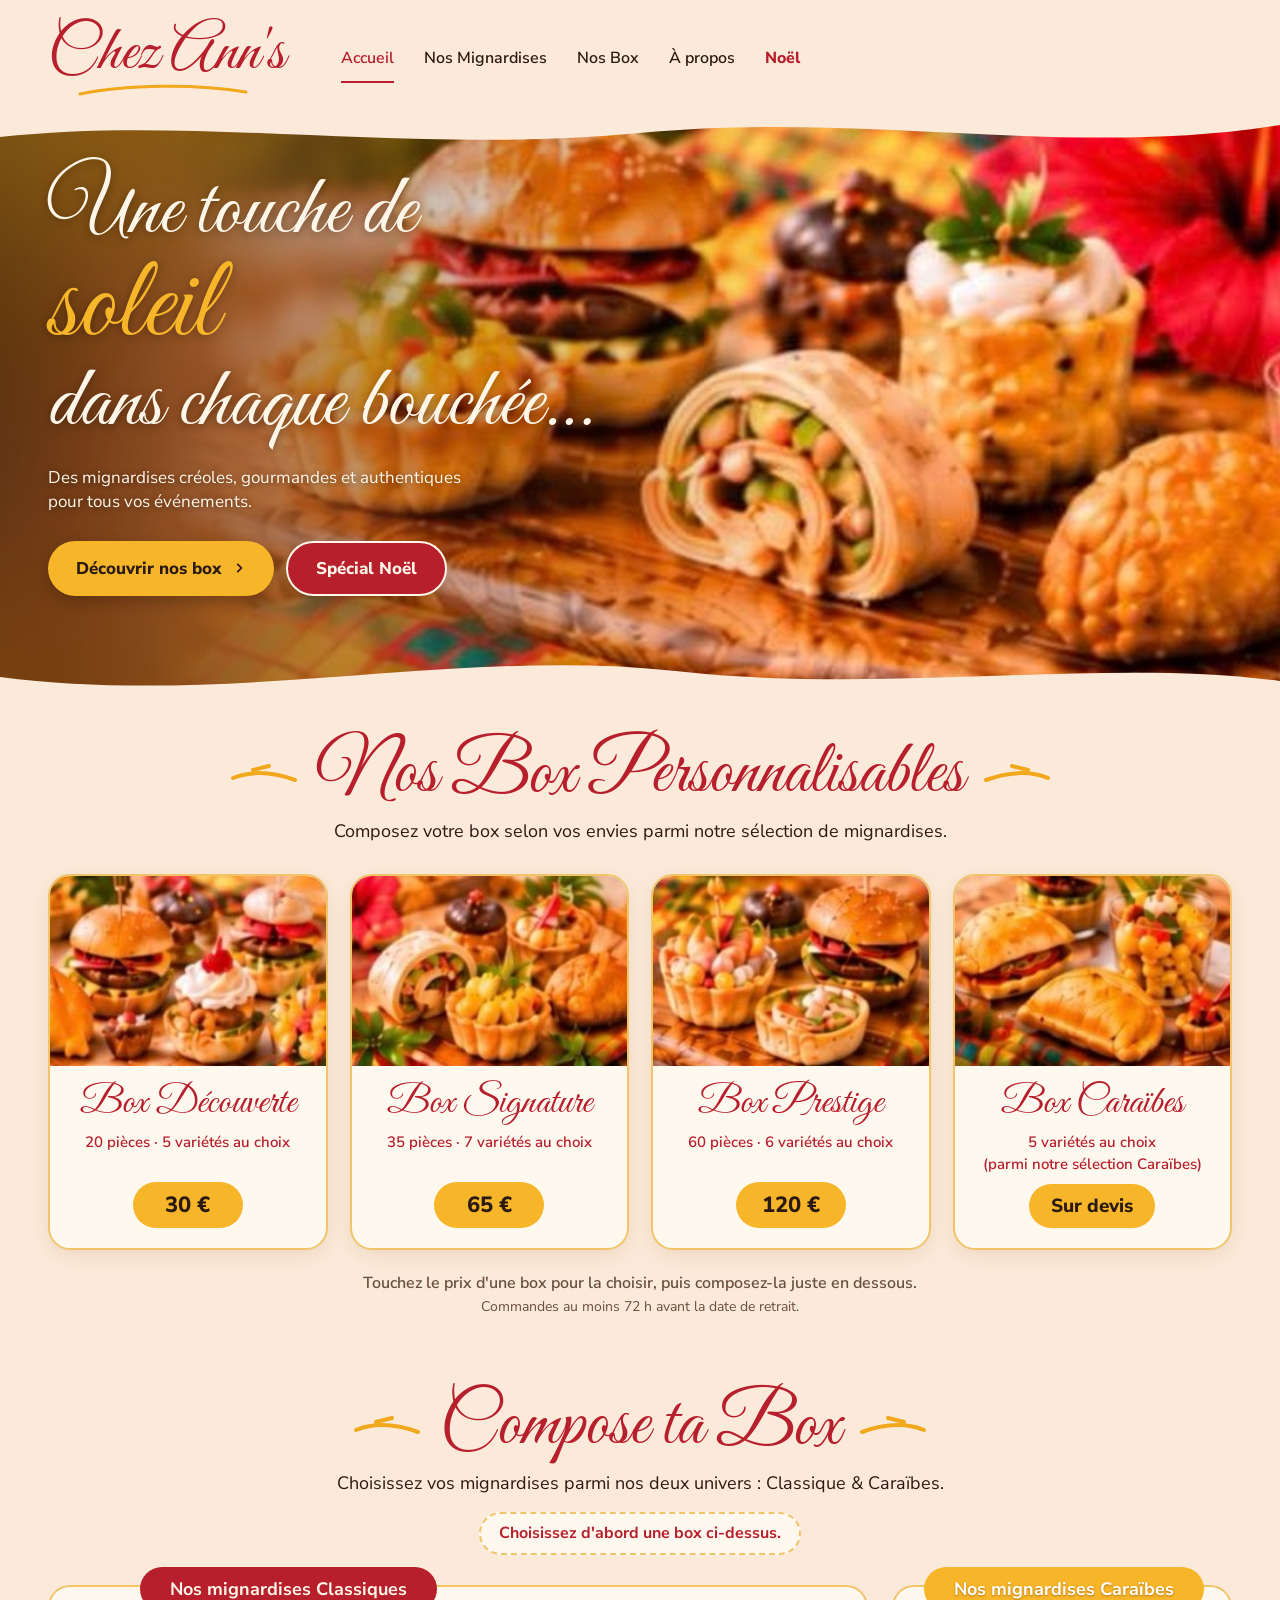
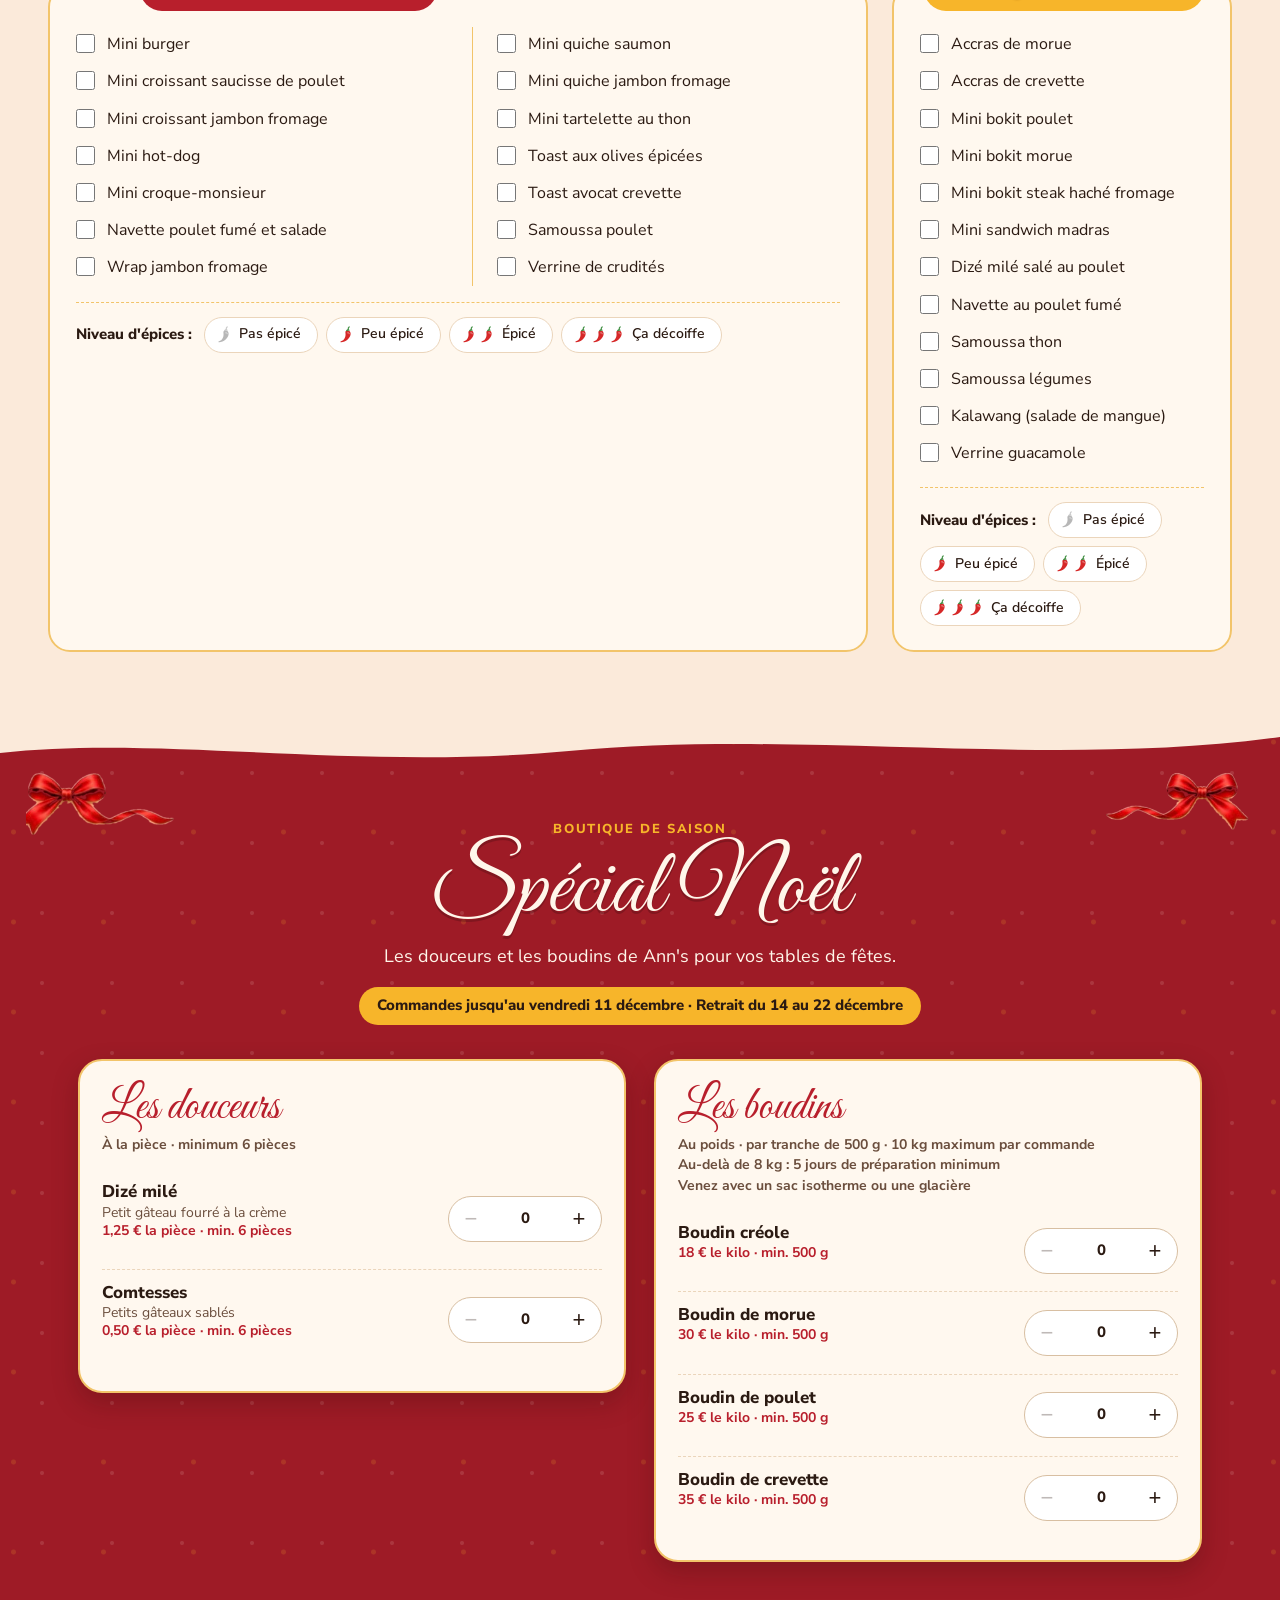
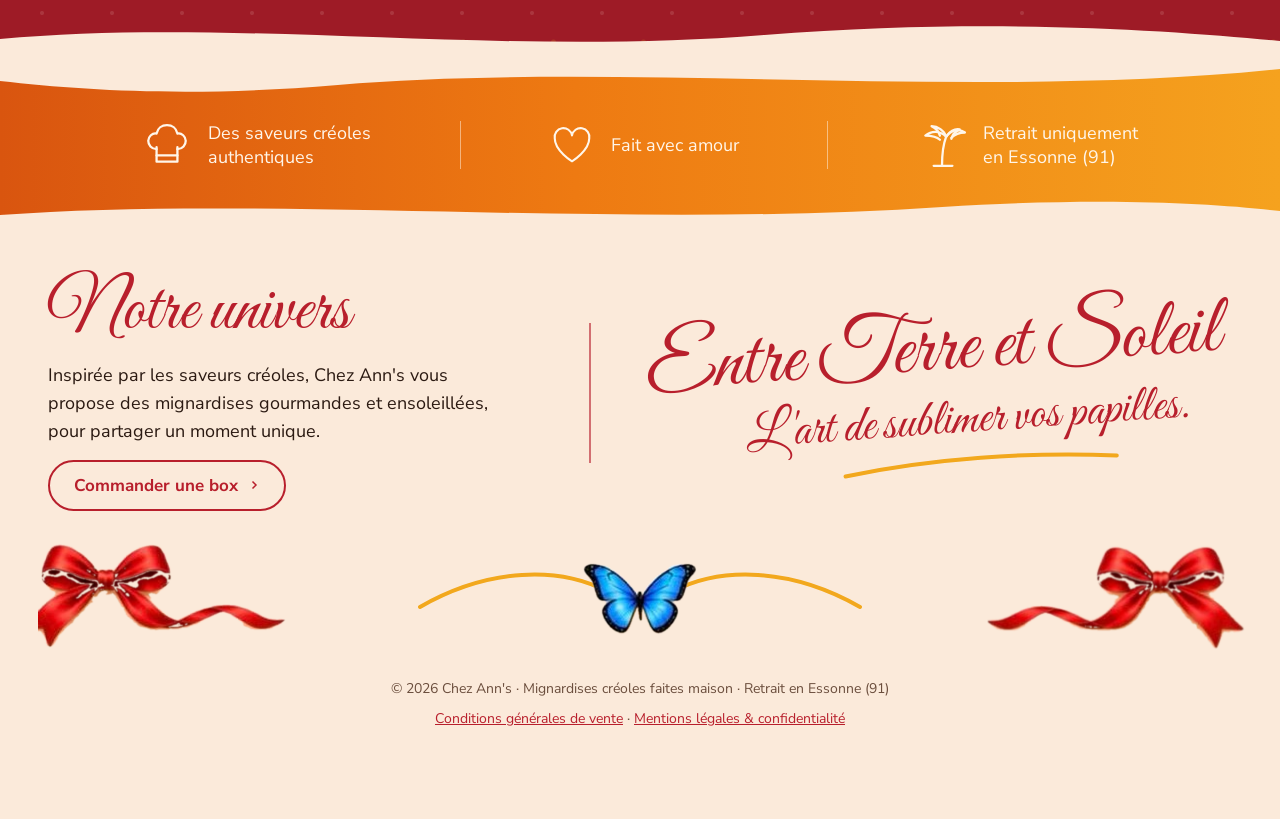
==== commit efd1a55c: "Niveau d'épices aussi sous les mignardises Caraïbes (synchronisé) Co-Authored-By: Claude Opus 5.5 <n" ====
--- a/index.html
+++ b/index.html
@@ -168,6 +168,13 @@
           <label><input type="checkbox" value="kalawang" data-univers="caraibes"> Kalawang (salade de mangue)</label>
           <label><input type="checkbox" value="verrine-guacamole" data-univers="caraibes"> Verrine guacamole</label>
         </div>
+      <div class="spice-mini" id="spice-caraibes" role="radiogroup" aria-labelledby="spice-caraibes-title">
+          <span class="spice-mini__title" id="spice-caraibes-title">Niveau d'épices :</span>
+          <label class="spice-mini__opt"><input type="radio" name="spice_caraibes" value="0"><span class="spice-mini__ic spice-mini__ic--off"><svg class="chili" aria-hidden="true"><use href="#chili"/></svg></span>Pas épicé</label>
+          <label class="spice-mini__opt"><input type="radio" name="spice_caraibes" value="1"><span class="spice-mini__ic"><svg class="chili" aria-hidden="true"><use href="#chili"/></svg></span>Peu épicé</label>
+          <label class="spice-mini__opt"><input type="radio" name="spice_caraibes" value="2"><span class="spice-mini__ic"><svg class="chili" aria-hidden="true"><use href="#chili"/></svg><svg class="chili" aria-hidden="true"><use href="#chili"/></svg></span>Épicé</label>
+          <label class="spice-mini__opt"><input type="radio" name="spice_caraibes" value="3"><span class="spice-mini__ic"><svg class="chili" aria-hidden="true"><use href="#chili"/></svg><svg class="chili" aria-hidden="true"><use href="#chili"/></svg><svg class="chili" aria-hidden="true"><use href="#chili"/></svg></span>Ça décoiffe</label>
+        </div>
       </fieldset>
     </div>
 
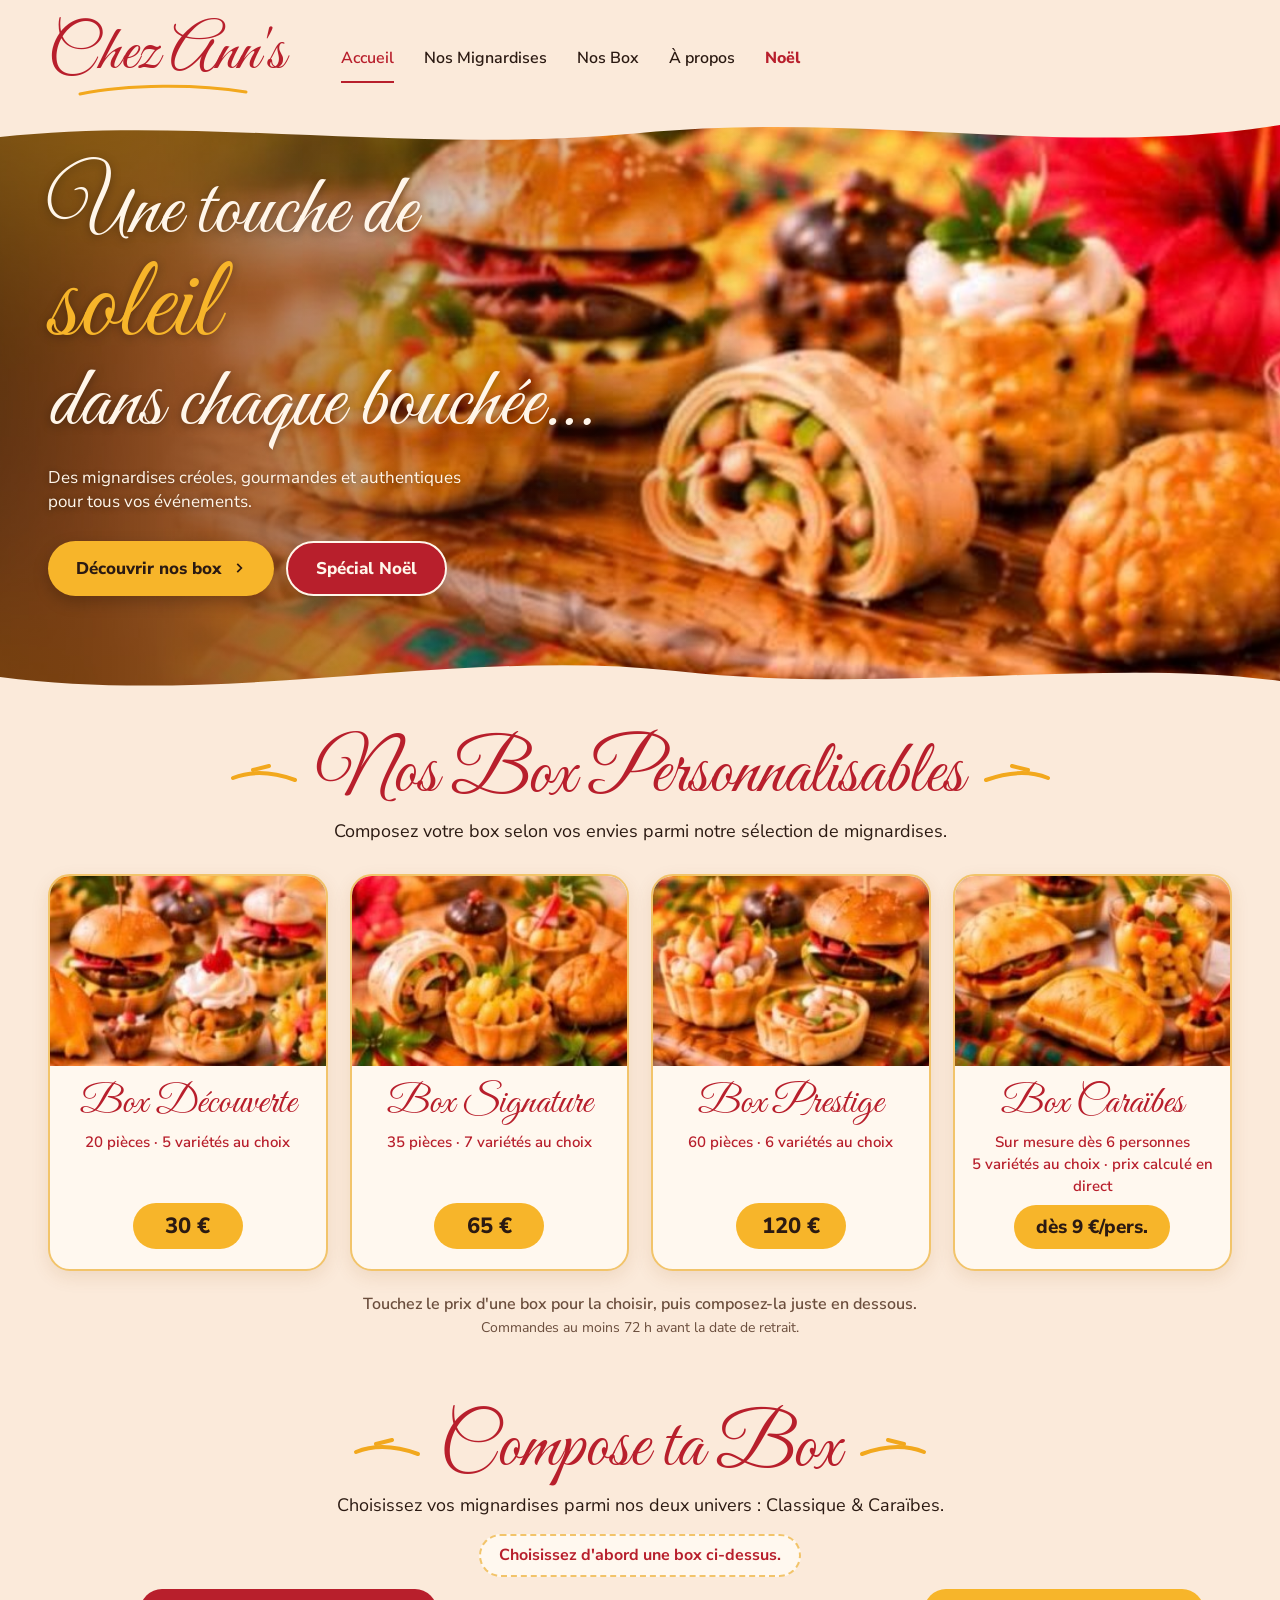
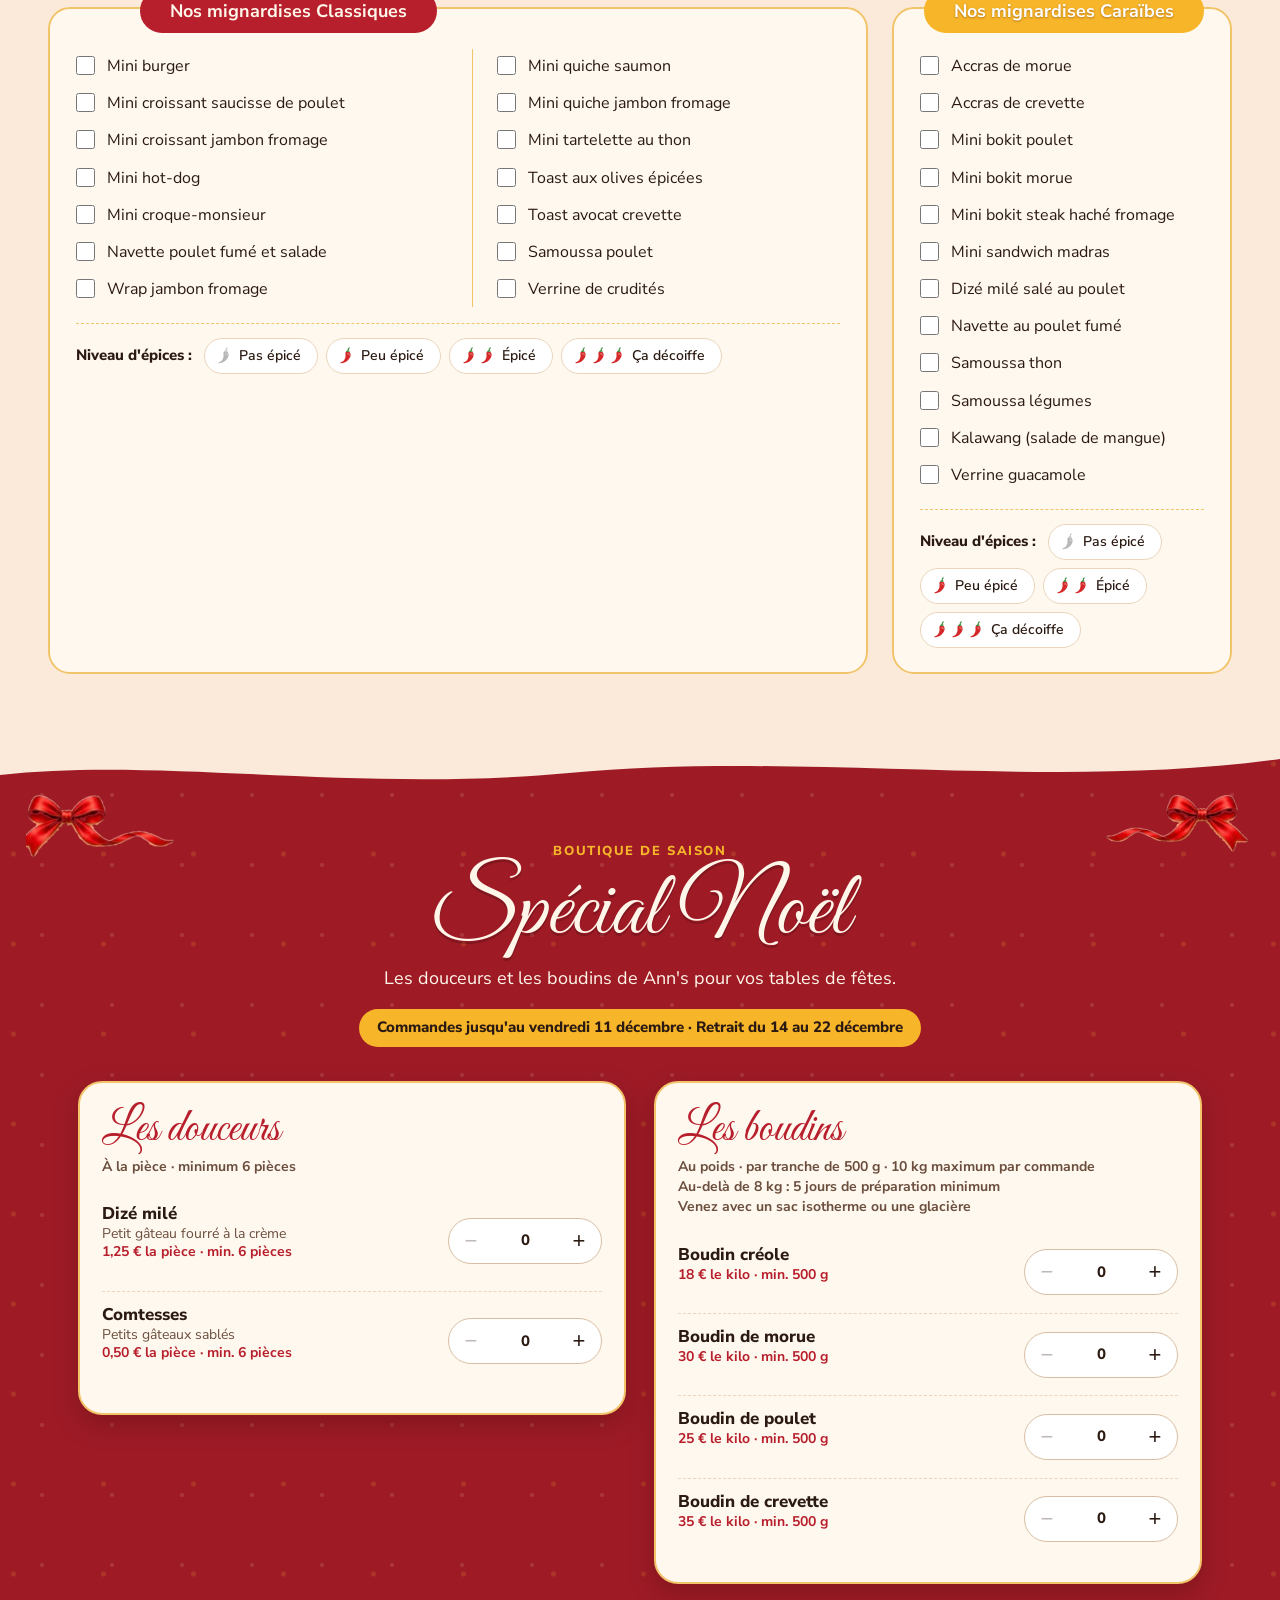
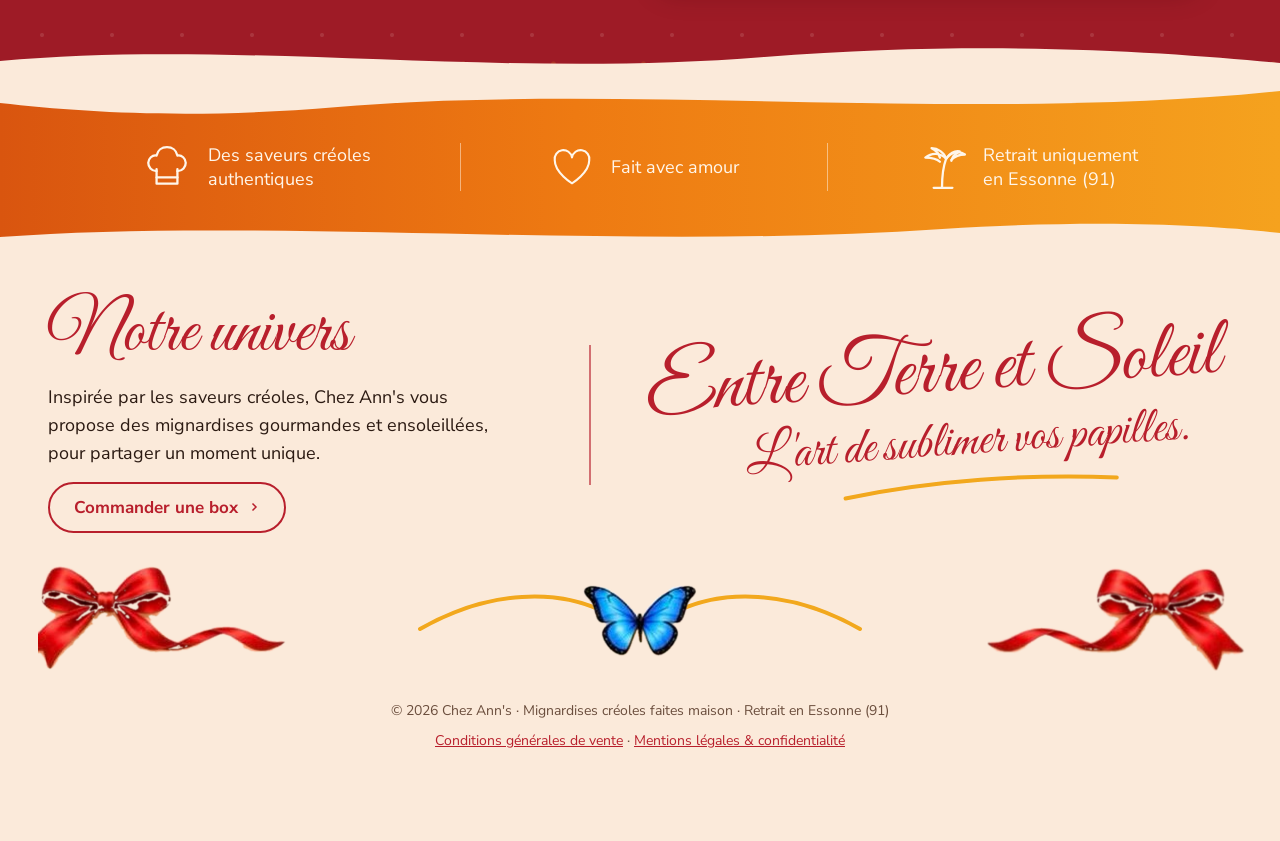
==== commit 071fe0f4: "Box Caraïbes sur mesure : prix à la pièce calculé en direct (dès 6 personnes) ; acompte de 50 % part" ====
--- a/index.html
+++ b/index.html
@@ -94,13 +94,13 @@
           <button type="button" class="pill" aria-pressed="false" aria-label="Choisir la Box Prestige, 120 €">120 €</button>
         </div>
       </article>
-      <article class="box-card" data-box="caraibes" data-name="Box Caraïbes" data-price="" data-max="5" data-only="caraibes">
+      <article class="box-card" data-box="caraibes" data-name="Box Caraïbes" data-price="" data-max="5" data-only="caraibes" data-custom="1">
         <img src="images/box-caraibes.jpg" alt="Box Caraïbes : bokits, pâtés et verrines créoles" loading="lazy">
         <div class="box-card__body">
           <span class="box-card__check" aria-hidden="true">✓ Choisie</span>
           <h3>Box Caraïbes</h3>
-          <p>5 variétés au choix<br>(parmi notre sélection Caraïbes)</p>
-          <button type="button" class="pill pill--small" aria-pressed="false" aria-label="Choisir la Box Caraïbes, sur devis">Sur devis</button>
+          <p>Sur mesure dès 6 personnes<br>5 variétés au choix · prix calculé en direct</p>
+          <button type="button" class="pill pill--small" aria-pressed="false" aria-label="Choisir la Box Caraïbes, dès 9 € par personne">dès 9 €/pers.</button>
         </div>
       </article>
     </div>
@@ -154,7 +154,19 @@
 
       <fieldset class="menu menu--caraibes" data-univers="caraibes">
         <legend>Nos mignardises Caraïbes</legend>
-        <div class="menu__col">
+        <div class="carib-persons" id="carib-persons" hidden>
+          <div class="carib-persons__txt">
+            <strong>Nombre de personnes</strong>
+            <small>6 pièces par personne · dès 6 personnes</small>
+          </div>
+          <div class="stepper">
+            <button type="button" id="carib-minus" aria-label="Une personne de moins">−</button>
+            <output id="carib-n" aria-live="polite">10</output>
+            <button type="button" id="carib-plus" aria-label="Une personne de plus">+</button>
+          </div>
+        </div>
+        <p class="carib-help" id="carib-help" hidden>Cochez jusqu'à 5 mignardises : les quantités se répartissent toutes seules, puis ajustez-les avec + et −.</p>
+        <div class="menu__col" id="carib-list">
           <label><input type="checkbox" value="accras-morue" data-univers="caraibes"> Accras de morue</label>
           <label><input type="checkbox" value="accras-crevette" data-univers="caraibes"> Accras de crevette</label>
           <label><input type="checkbox" value="mini-bokit-poulet" data-univers="caraibes"> Mini bokit poulet</label>
@@ -168,6 +180,11 @@
           <label><input type="checkbox" value="kalawang" data-univers="caraibes"> Kalawang (salade de mangue)</label>
           <label><input type="checkbox" value="verrine-guacamole" data-univers="caraibes"> Verrine guacamole</label>
         </div>
+      <div class="carib-total" id="carib-total" hidden>
+        <div class="carib-total__line"><span id="carib-pieces">0 pièce</span><strong id="carib-price">0 €</strong></div>
+        <div class="carib-total__sub" id="carib-sub"></div>
+        <a class="carib-total__contact" href="mailto:chezanns.commandes@gmail.com?subject=Grand%20%C3%A9v%C3%A9nement">Un mariage, plus de 150 personnes ? Contactez Annie</a>
+      </div>
       <div class="spice-mini" id="spice-caraibes" role="radiogroup" aria-labelledby="spice-caraibes-title">
           <span class="spice-mini__title" id="spice-caraibes-title">Niveau d'épices :</span>
           <label class="spice-mini__opt"><input type="radio" name="spice_caraibes" value="0"><span class="spice-mini__ic spice-mini__ic--off"><svg class="chili" aria-hidden="true"><use href="#chili"/></svg></span>Pas épicé</label>
--- a/css/style.css
+++ b/css/style.css
@@ -307,3 +307,31 @@
 #noel-state{margin-top:8px}
 .cold-note{margin:0;display:flex;gap:8px;align-items:flex-start;font-size:14px;color:#1E4A38;background:#E8F2EC;border-left:3px solid #1E5B44;padding:8px 12px;border-radius:8px}
 .cold-note .state-ic{flex-shrink:0;margin-top:2px}
+
+/* ── Box Caraïbes sur mesure ── */
+.carib-persons{display:flex;flex-wrap:wrap;align-items:center;justify-content:space-between;gap:10px;background:#FFF1D6;border:1.5px solid var(--border);border-radius:16px;padding:10px 12px;margin-bottom:10px}
+.carib-persons__txt{display:flex;flex-direction:column;line-height:1.25}
+.carib-persons__txt small{color:#6B4E3D;font-size:13px}
+.carib-help{margin:0 0 6px;font-size:14px;color:#6B4E3D}
+.carib-row{display:flex;flex-wrap:wrap;align-items:center;gap:4px 10px;justify-content:space-between}
+.carib-row>label{flex:1 1 200px}
+.carib-price{display:none;font-size:13px;font-weight:800;color:var(--red);white-space:nowrap}
+.carib-row .stepper{display:none}
+.carib-row .stepper button{width:38px;height:38px;font-size:20px}
+.carib-row .stepper output{min-width:52px;font-size:14px}
+.menus.is-carib .carib-price{display:inline}
+.menus.is-carib .carib-row.is-on .stepper{display:flex}
+.menus.is-carib .carib-row.is-on .carib-price{display:none}
+.carib-total{margin-top:12px;padding-top:12px;border-top:1.5px dashed var(--border);display:flex;flex-direction:column;gap:4px}
+.carib-total__line{display:flex;justify-content:space-between;align-items:baseline;gap:10px;font-weight:700}
+.carib-total__line strong{font-size:24px;color:var(--red)}
+.carib-total__sub{font-size:14px;color:#6B4E3D}
+.carib-total__sub.is-warn{color:#8E1620;font-weight:700}
+.carib-total__contact{font-size:13px;font-weight:700;margin-top:4px}
+/* Box Caraïbes choisie : l'encadré Caraïbes passe en premier, sur toute la largeur */
+.menus.is-carib .menu--caraibes{order:1;flex:1 1 100%}
+.menus.is-carib .menu--classique{order:2;flex:1 1 100%}
+.menus.is-carib .menu--caraibes .menu__col{display:grid;grid-template-columns:repeat(auto-fit,minmax(380px,1fr));gap:2px 32px}
+.carib-row .stepper{flex:0 0 auto}
+.carib-persons{max-width:560px}
+@media (max-width:760px){.menus.is-carib .menu--caraibes .menu__col{grid-template-columns:1fr}}
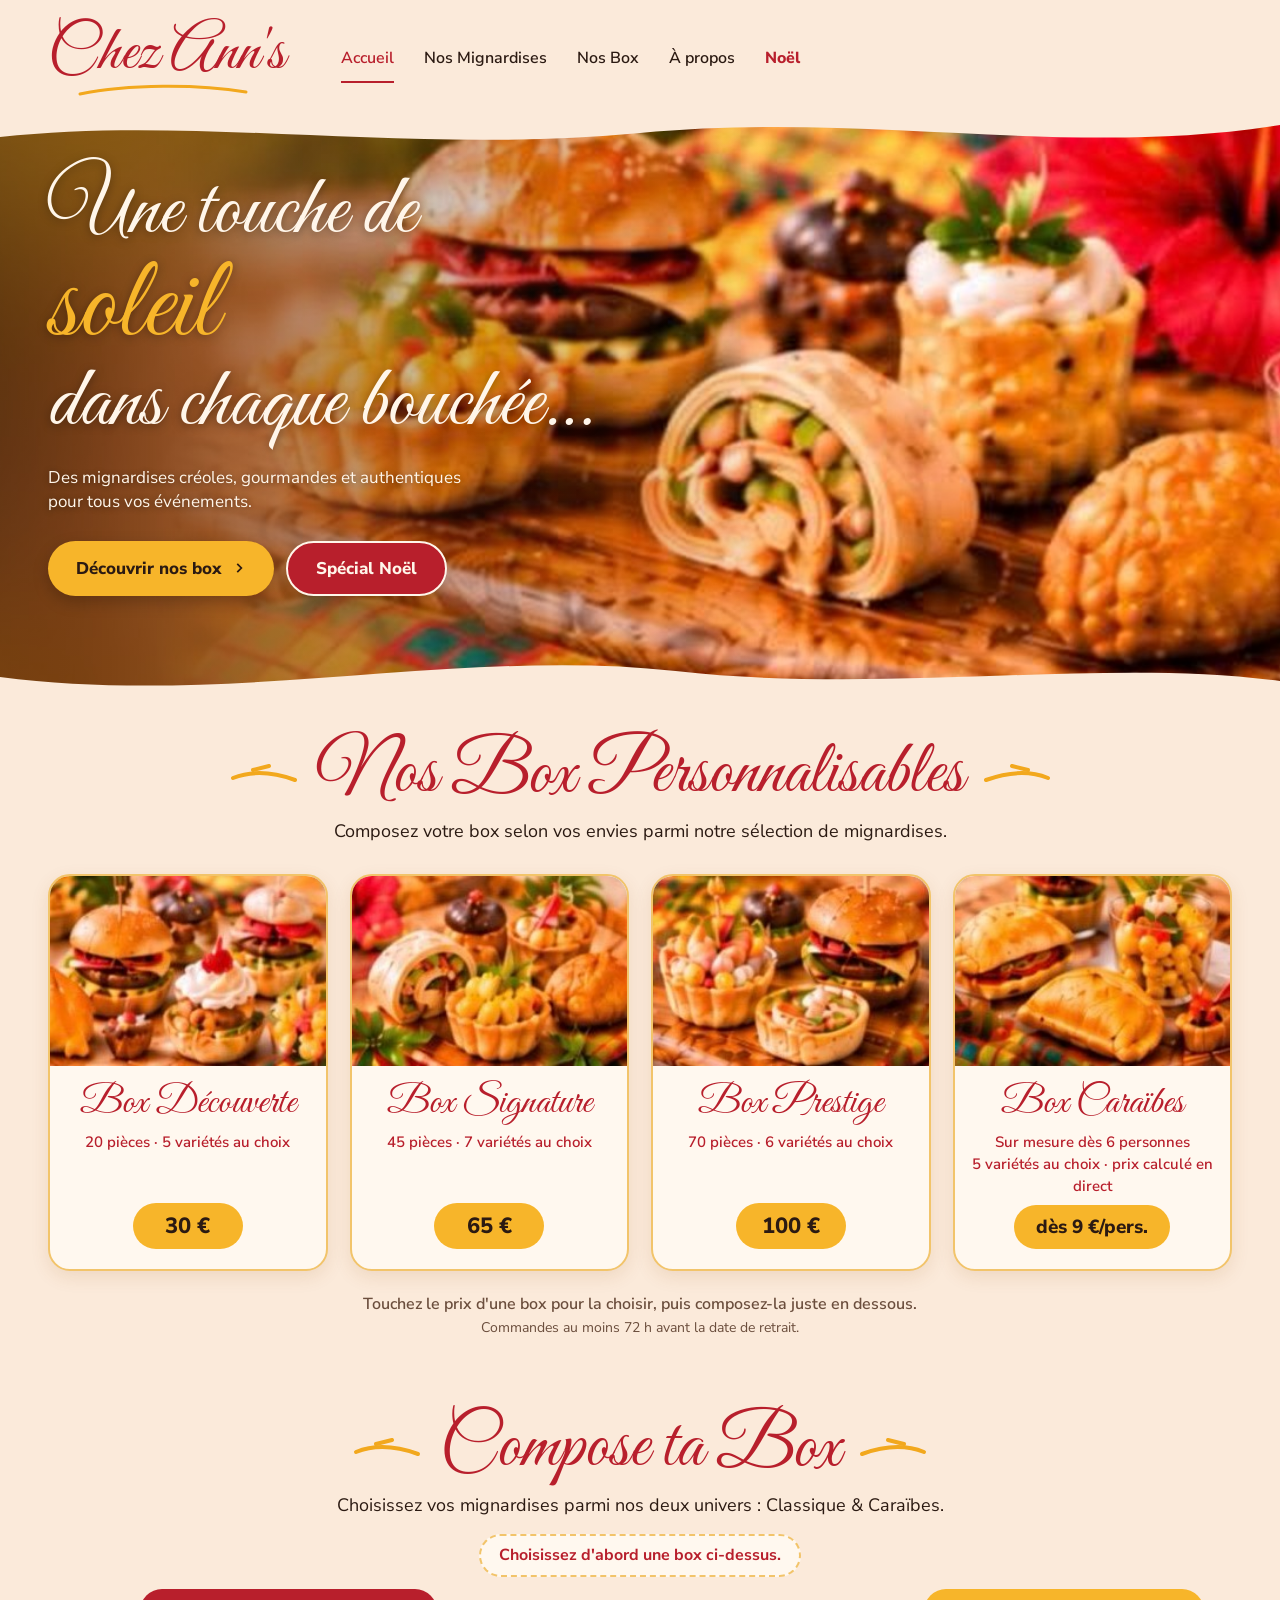
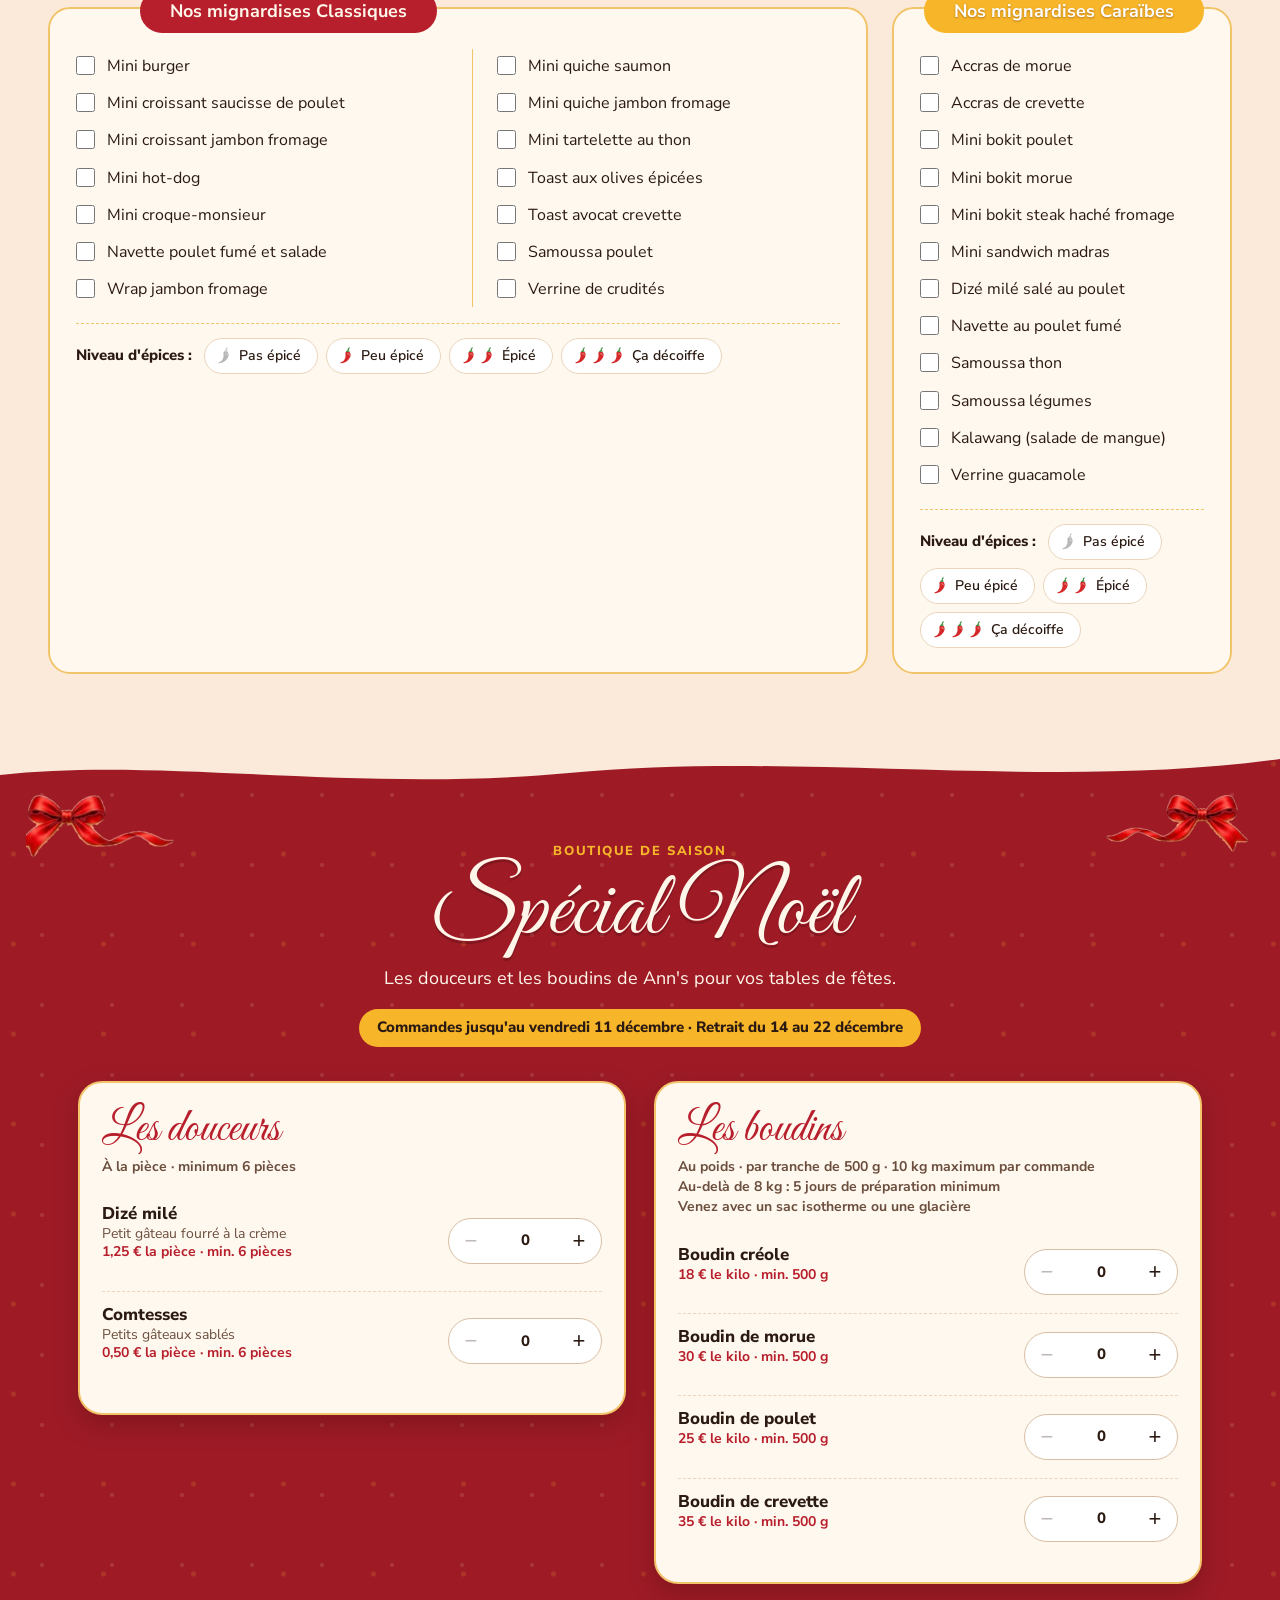
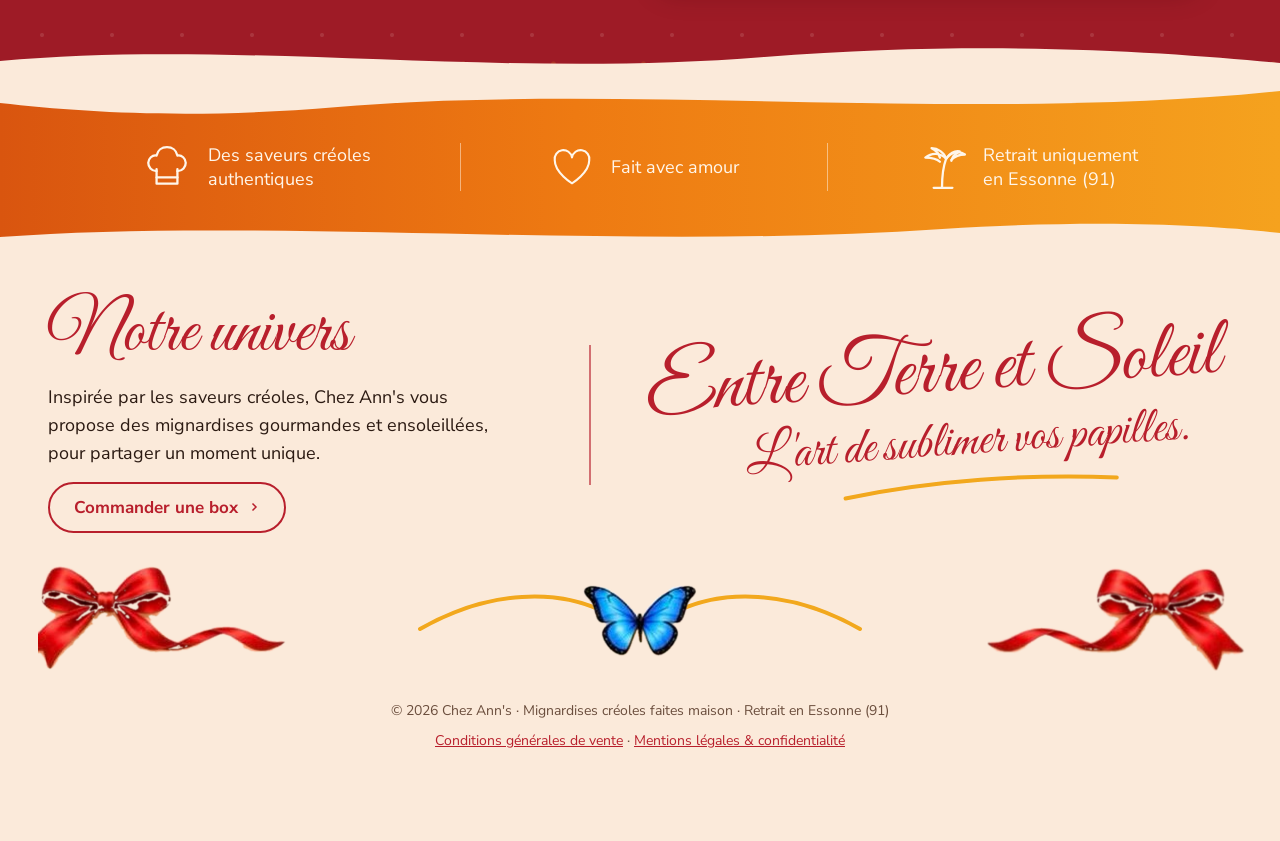
==== commit 4659c865: "Nouveaux tarifs : Signature 45 pièces à 65 €, Prestige 70 pièces à 100 € Co-Authored-By: Claude Opus" ====
--- a/index.html
+++ b/index.html
@@ -76,22 +76,22 @@
           <button type="button" class="pill" aria-pressed="false" aria-label="Choisir la Box Découverte, 30 €">30 €</button>
         </div>
       </article>
-      <article class="box-card" data-box="signature" data-name="Box Signature" data-price="65" data-max="7" data-pieces="35">
+      <article class="box-card" data-box="signature" data-name="Box Signature" data-price="65" data-max="7" data-pieces="45">
         <img src="images/box-signature.jpg" alt="Box Signature : wraps, tartelettes et pâtés" loading="lazy">
         <div class="box-card__body">
           <span class="box-card__check" aria-hidden="true">✓ Choisie</span>
           <h3>Box Signature</h3>
-          <p>35 pièces · 7 variétés au choix</p>
+          <p>45 pièces · 7 variétés au choix</p>
           <button type="button" class="pill" aria-pressed="false" aria-label="Choisir la Box Signature, 65 €">65 €</button>
         </div>
       </article>
-      <article class="box-card" data-box="prestige" data-name="Box Prestige" data-price="120" data-max="6" data-pieces="60">
+      <article class="box-card" data-box="prestige" data-name="Box Prestige" data-price="100" data-max="6" data-pieces="70">
         <img src="images/box-prestige.jpg" alt="Box Prestige : grand assortiment de mignardises" loading="lazy">
         <div class="box-card__body">
           <span class="box-card__check" aria-hidden="true">✓ Choisie</span>
           <h3>Box Prestige</h3>
-          <p>60 pièces · 6 variétés au choix</p>
-          <button type="button" class="pill" aria-pressed="false" aria-label="Choisir la Box Prestige, 120 €">120 €</button>
+          <p>70 pièces · 6 variétés au choix</p>
+          <button type="button" class="pill" aria-pressed="false" aria-label="Choisir la Box Prestige, 100 €">100 €</button>
         </div>
       </article>
       <article class="box-card" data-box="caraibes" data-name="Box Caraïbes" data-price="" data-max="5" data-only="caraibes" data-custom="1">
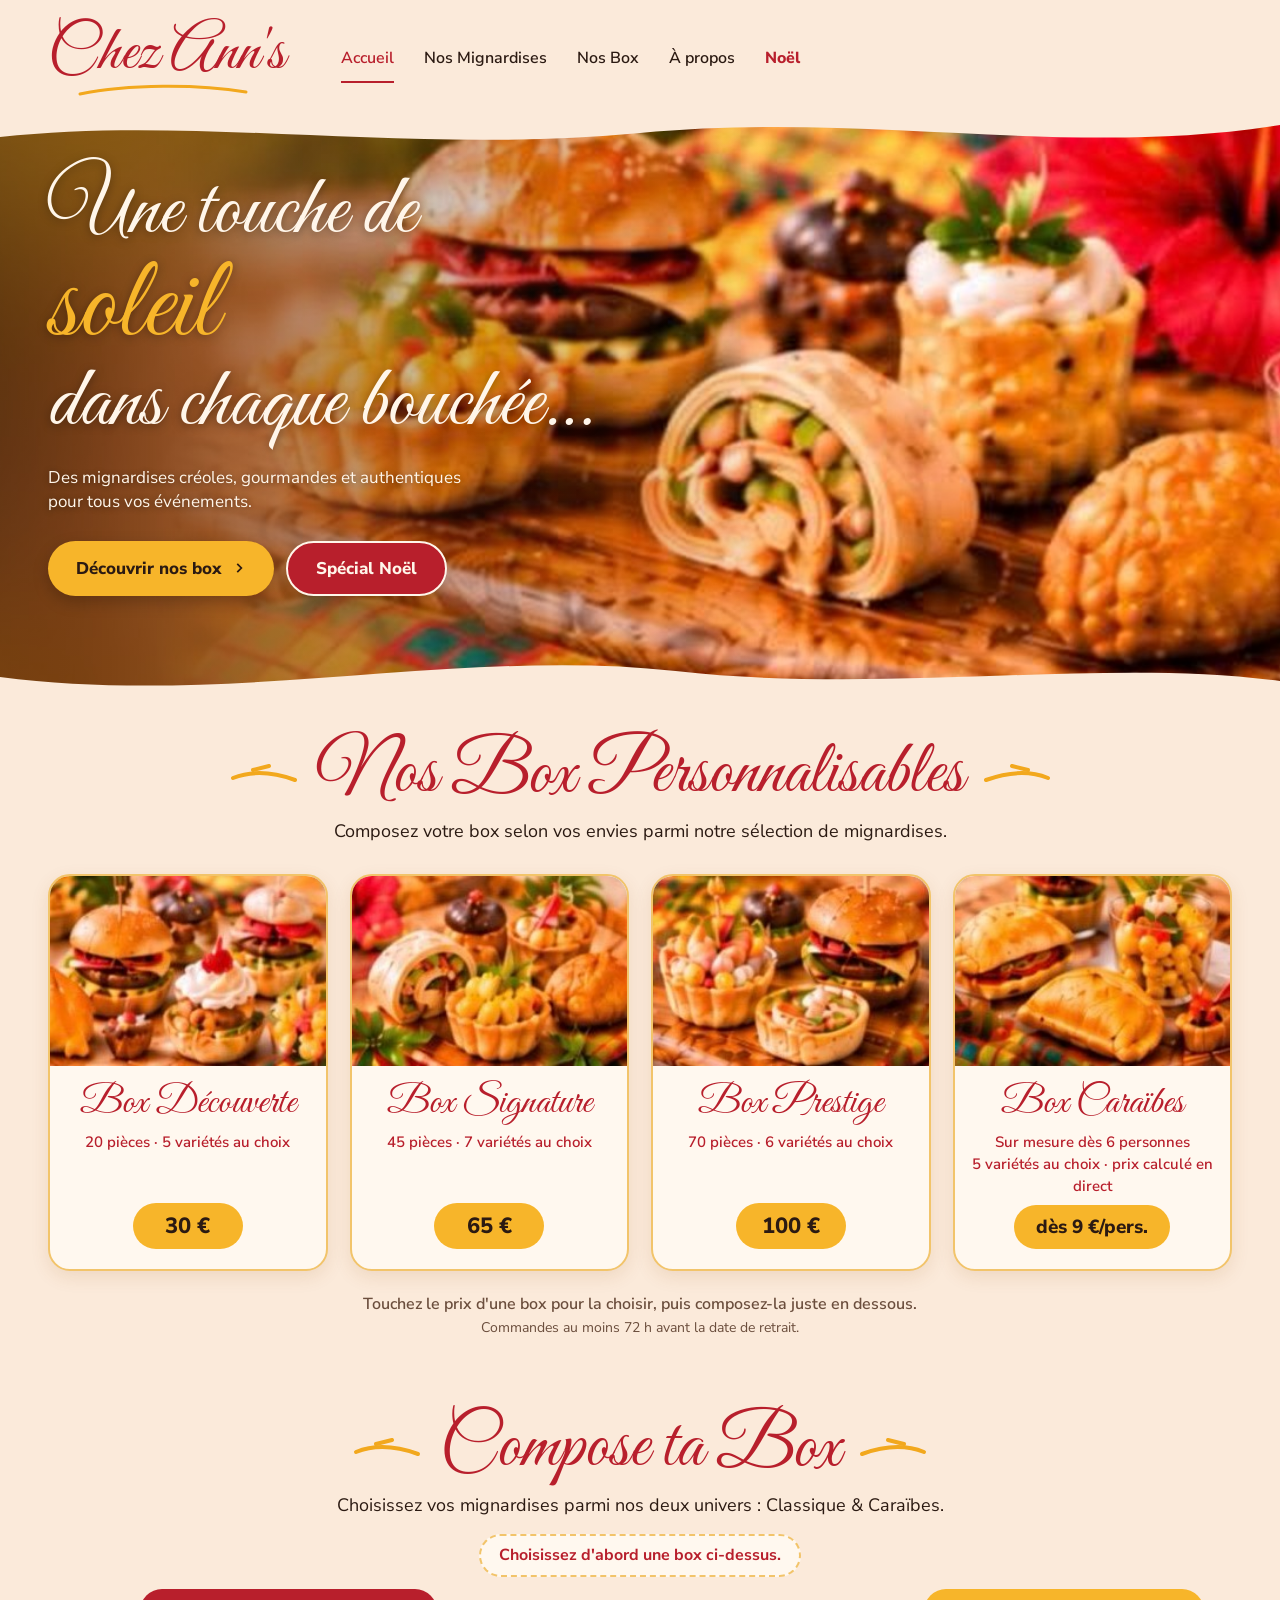
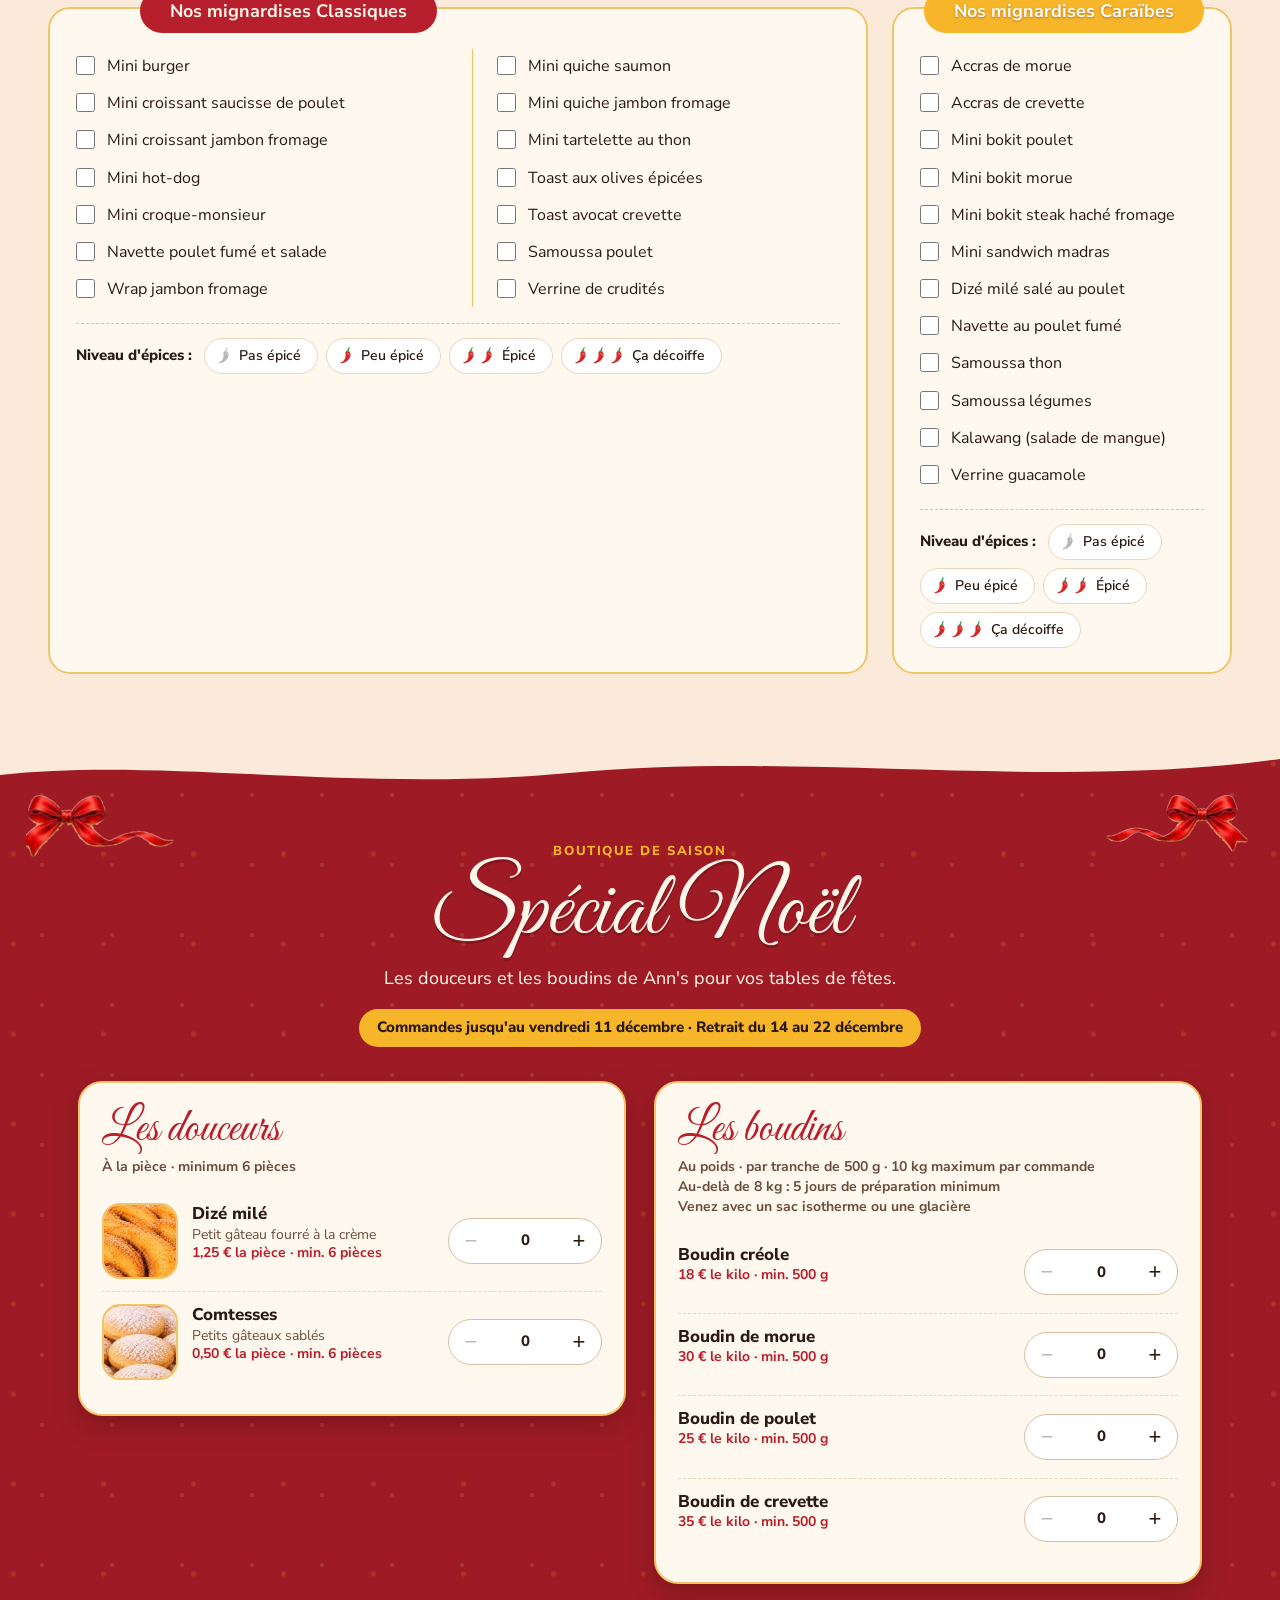
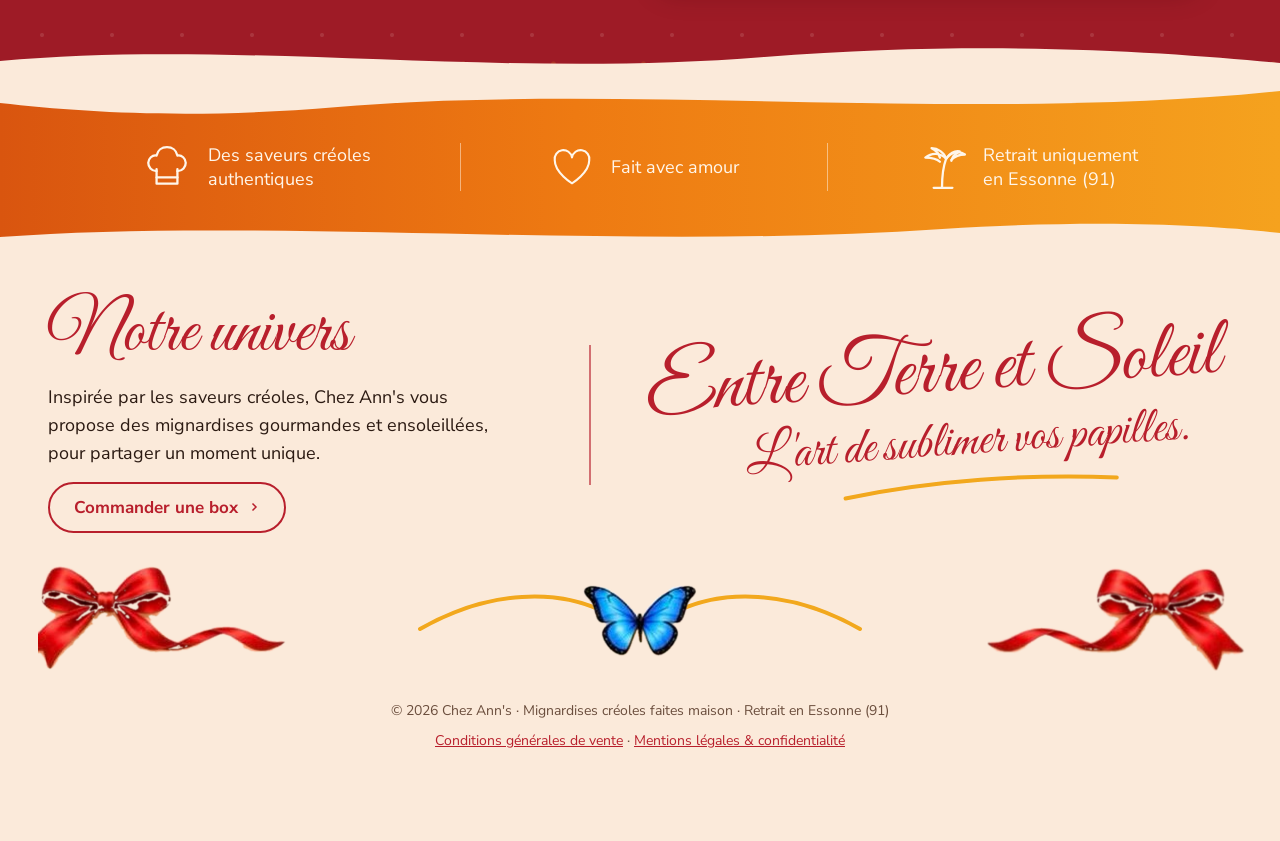
==== commit 03642a44: "Photos des dizé milé et des comtesses dans la boutique de Noël (avec agrandissement) Co-Authored-By:" ====
--- a/index.html
+++ b/index.html
@@ -367,6 +367,11 @@
   </div>
 </dialog>
 
+<dialog class="modal modal--photo" id="photo-dialog" aria-label="Photo du produit">
+  <button type="button" class="modal__close" data-close aria-label="Fermer">×</button>
+  <img id="photo-img" alt="">
+</dialog>
+
 <div class="toast" id="toast" role="status" aria-live="polite" hidden></div>
 
 <script src="js/config.js"></script>
--- a/css/style.css
+++ b/css/style.css
@@ -335,3 +335,13 @@
 .carib-row .stepper{flex:0 0 auto}
 .carib-persons{max-width:560px}
 @media (max-width:760px){.menus.is-carib .menu--caraibes .menu__col{grid-template-columns:1fr}}
+
+/* Photos des douceurs de Noël */
+.noel-item__img{flex:0 0 auto;width:76px;height:76px;padding:0;border:2px solid var(--border);border-radius:18px;overflow:hidden;background:#fff;cursor:zoom-in}
+.noel-item__img img{width:100%;height:100%;object-fit:cover;display:block;transition:transform .2s}
+.noel-item__img:hover img{transform:scale(1.06)}
+.modal--photo{width:min(900px,calc(100% - 24px));padding:0;background:#000;overflow:hidden}
+.modal--photo img{display:block;width:100%;height:auto}
+.modal--photo .modal__close{background:rgba(255,255,255,.9);top:10px;right:10px}
+@media (max-width:760px){.noel-item__img{width:64px;height:64px;border-radius:14px}}
+.noel-item .stepper{margin-left:auto}
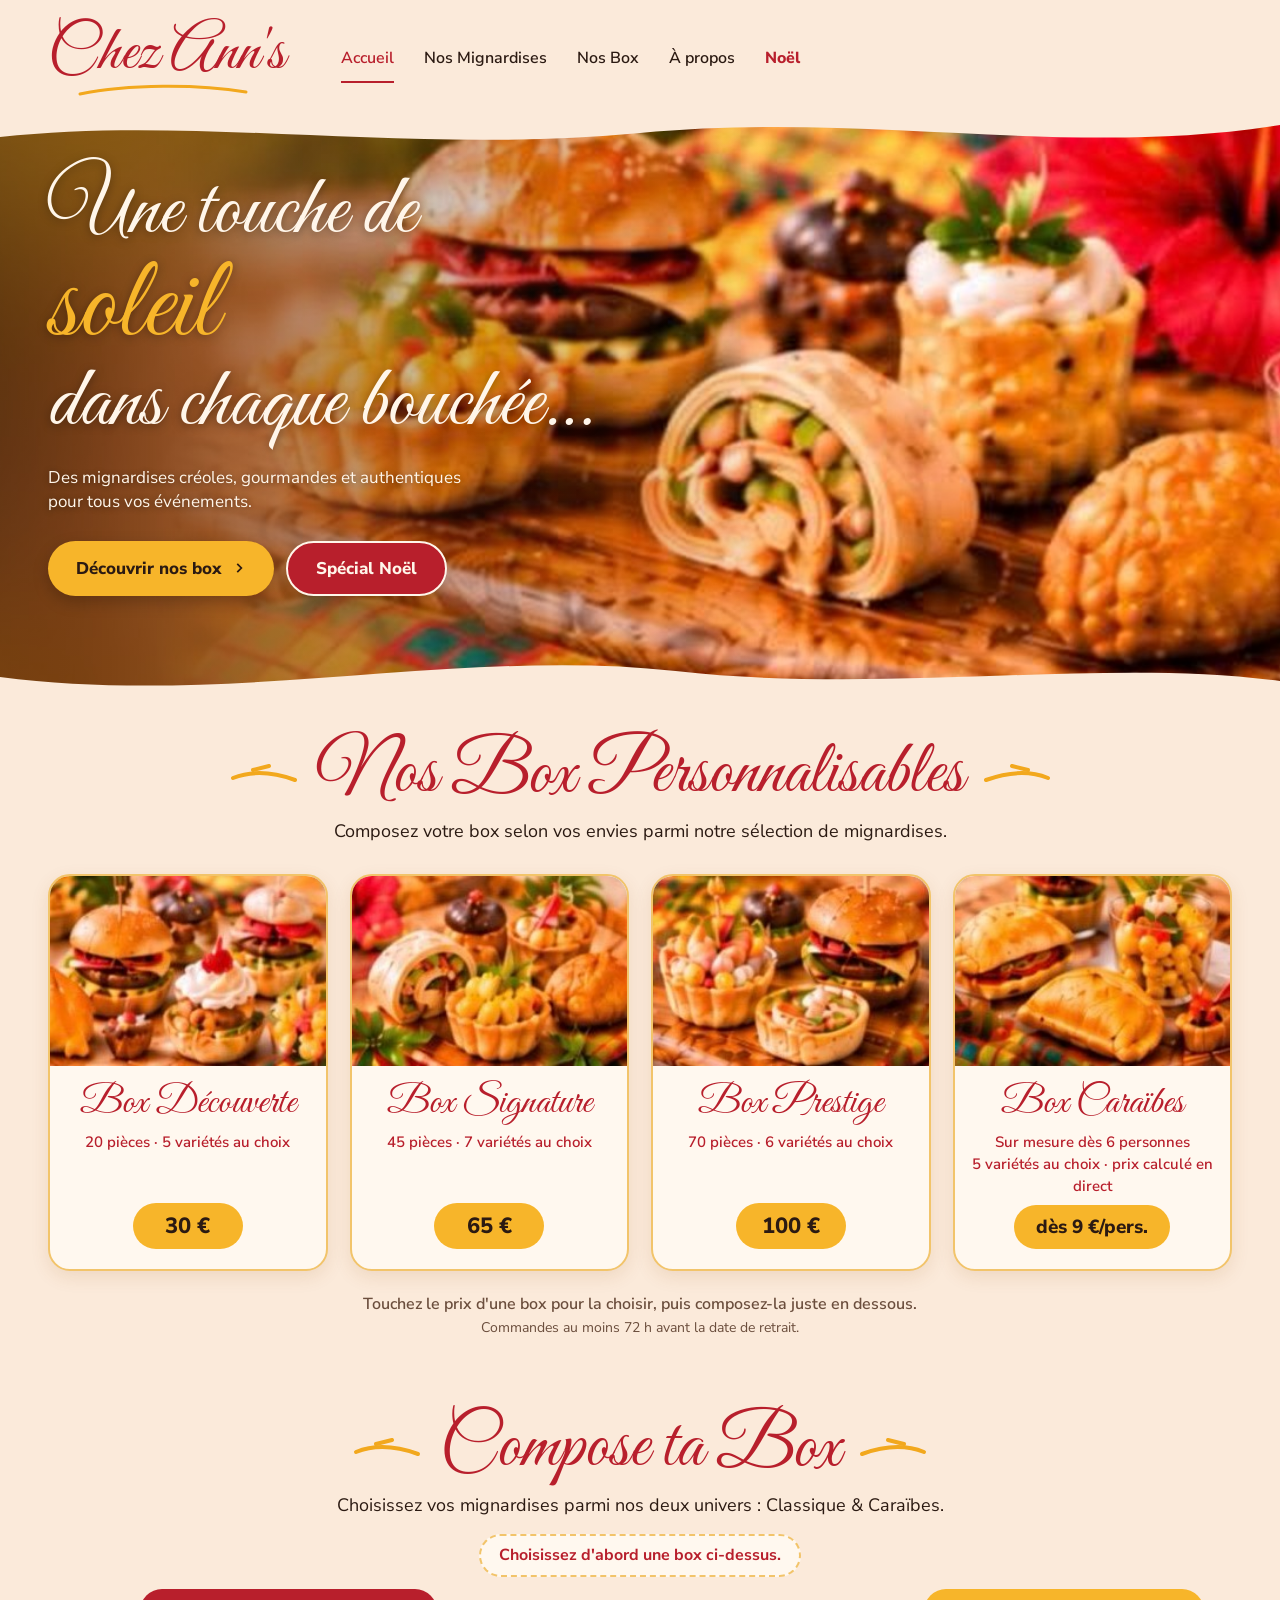
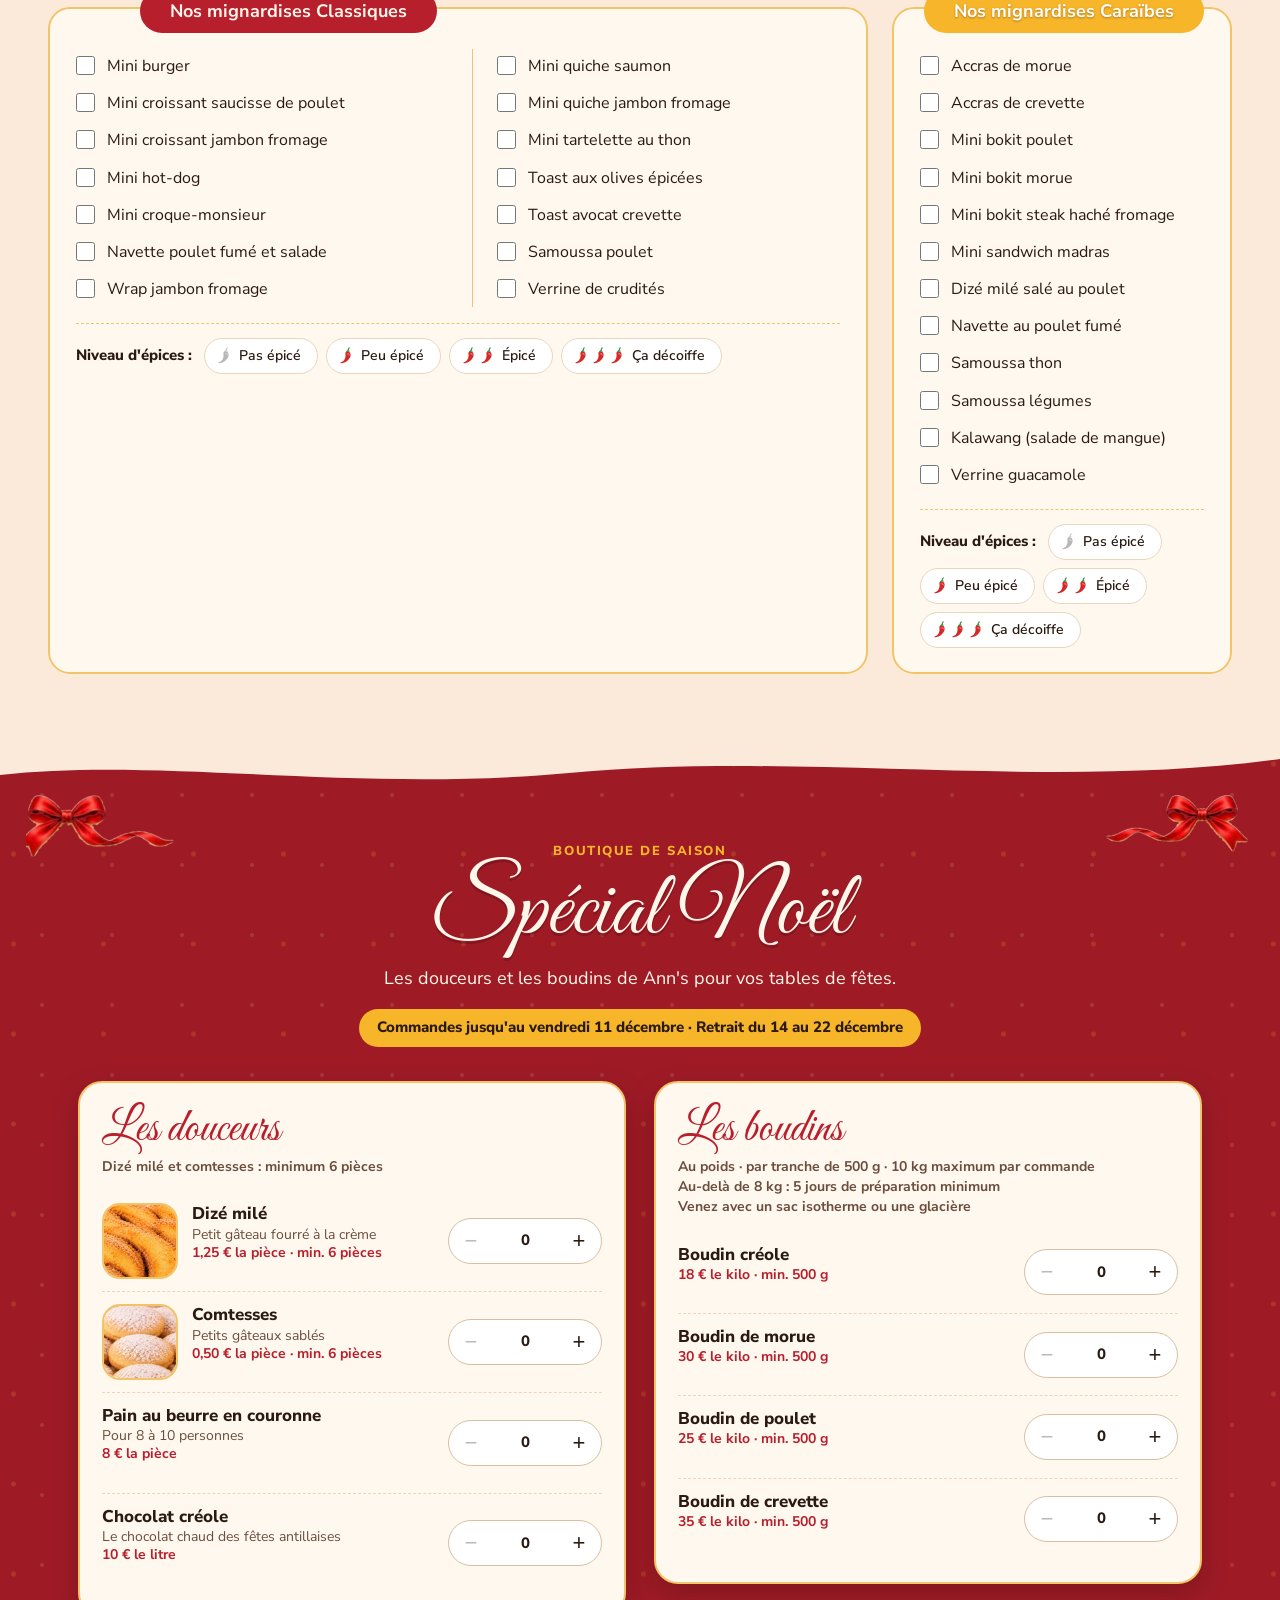
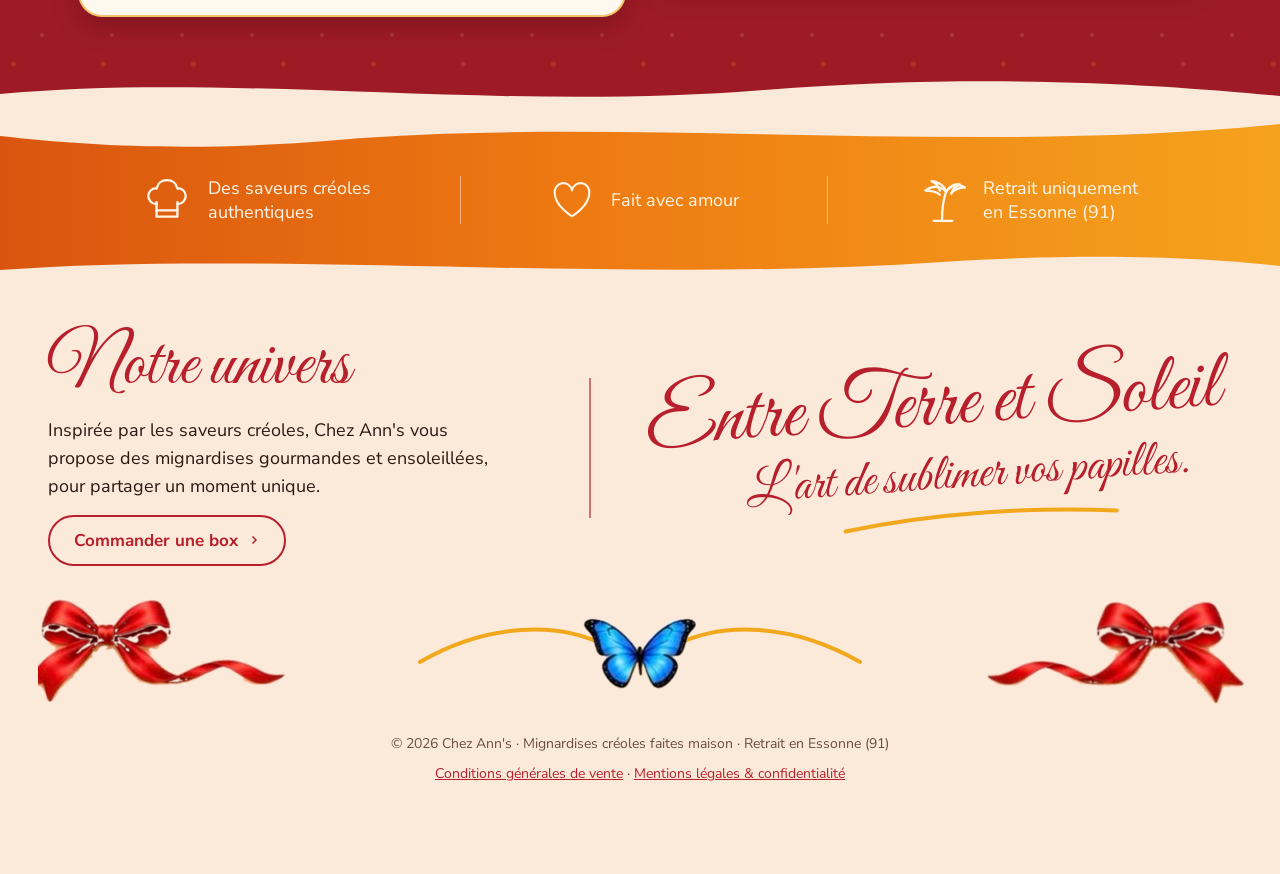
==== commit af6f6225: "Douceurs de Noël : pain au beurre en couronne (8 €) et chocolat créole (10 € le litre) Co-Authored-B" ====
--- a/index.html
+++ b/index.html
@@ -216,7 +216,7 @@
       <div class="noel__groups" id="noel-groups">
         <div class="noel__group">
           <h3>Les douceurs</h3>
-          <p class="noel__rule">À la pièce · minimum 6 pièces</p>
+          <p class="noel__rule">Dizé milé et comtesses : minimum 6 pièces</p>
           <div class="noel__list" id="noel-douceurs"></div>
         </div>
         <div class="noel__group">
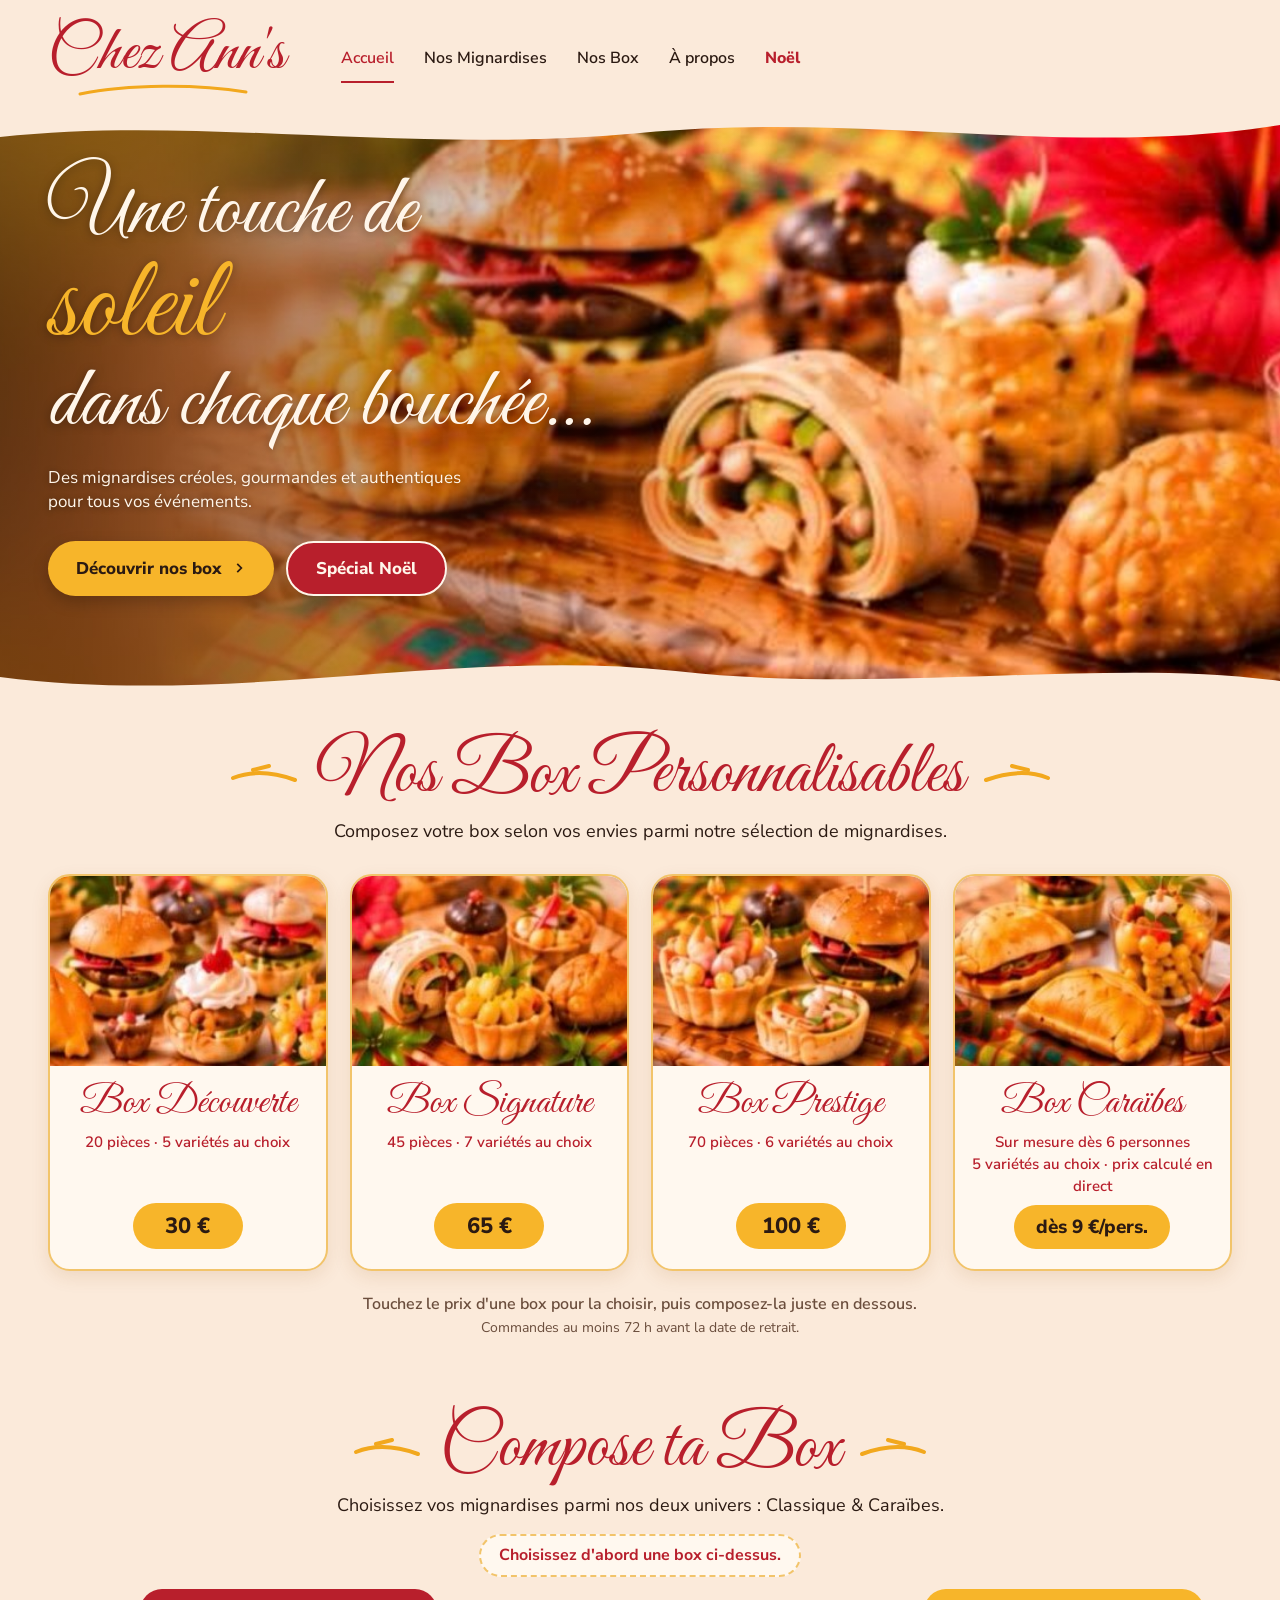
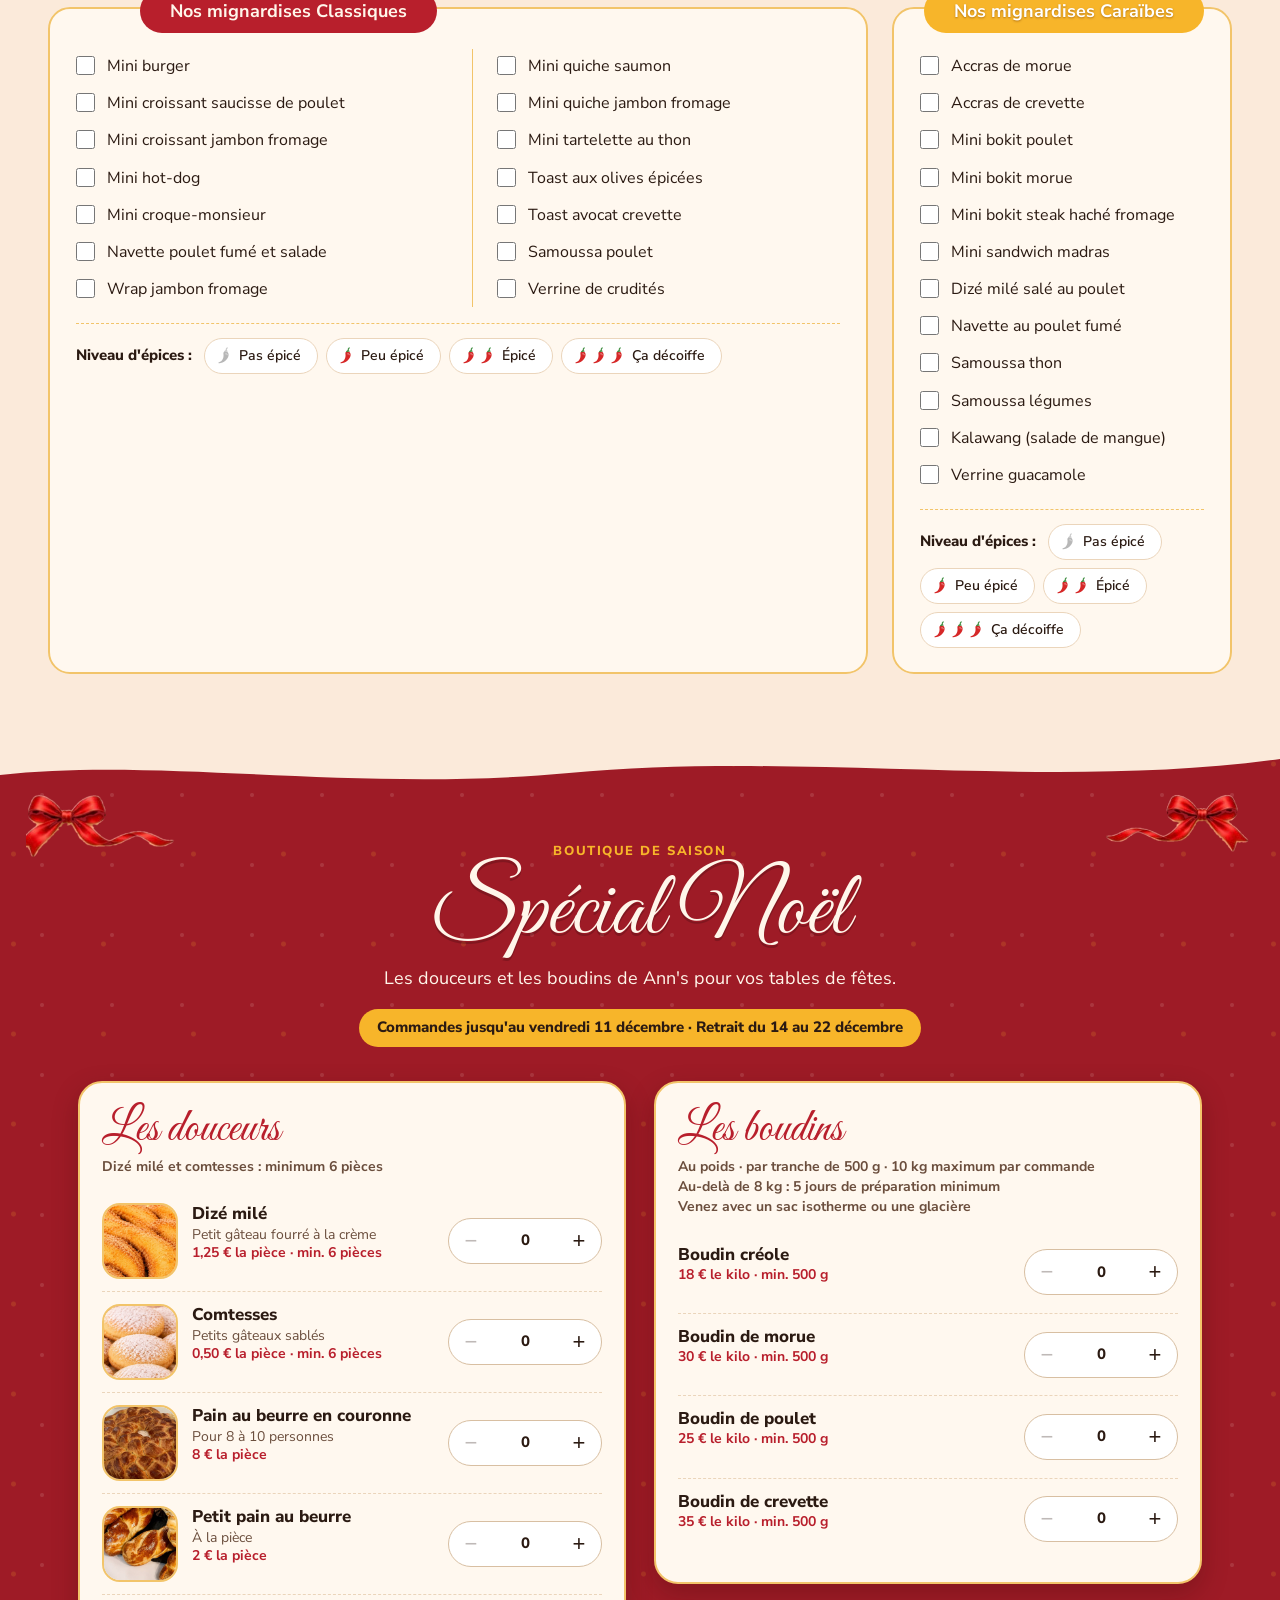
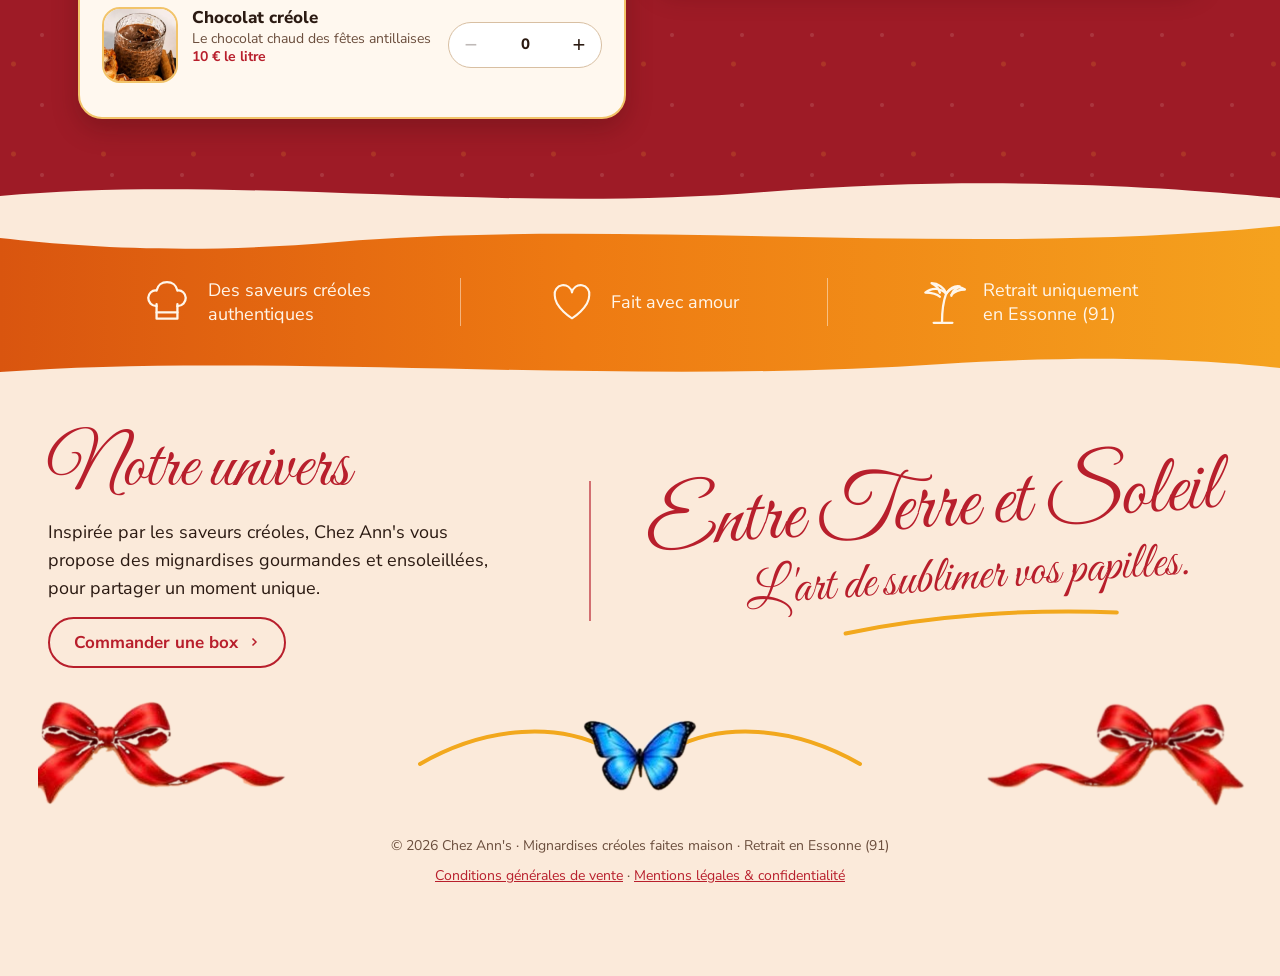
==== commit 5d5b4ce2: "Limite de 3 retraits par jour : jours complets refusés et prochaines dates libres proposées Co-Autho" ====
--- a/index.html
+++ b/index.html
@@ -340,6 +340,7 @@
       <label class="fields__full">E-mail *<input name="email" type="email" autocomplete="email" required maxlength="120" placeholder="vous@exemple.fr"></label>
       <label class="quote-only" hidden>Nombre de personnes *<input name="guests" type="number" min="1" max="500" inputmode="numeric"></label>
       <label><span id="date-label">Date de retrait *</span><input name="pickup_date" type="date" required></label>
+      <div class="date-full fields__full" id="date-full" role="alert" hidden></div>
       <label>Créneau *<select name="pickup_slot" id="slot-select" required></select></label>
       <p class="fields__hint fields__full" id="date-hint">Commande au moins 72 h avant le retrait : premier jour possible le <strong id="date-min"></strong>.</p>
       <label class="fields__full">Allergies ou message pour Annie<textarea name="notes" rows="3" maxlength="500" placeholder="Ex. sans piment pour les enfants, c'est pour un anniversaire…"></textarea></label>
--- a/css/style.css
+++ b/css/style.css
@@ -345,3 +345,12 @@
 .modal--photo .modal__close{background:rgba(255,255,255,.9);top:10px;right:10px}
 @media (max-width:760px){.noel-item__img{width:64px;height:64px;border-radius:14px}}
 .noel-item .stepper{margin-left:auto}
+.modal--photo img{max-height:calc(100dvh - 40px);object-fit:contain;margin:0 auto}
+
+/* Jours complets */
+.date-full{background:#FFF0E8;border-left:3px solid #D62828;border-radius:8px;padding:10px 12px;font-size:14px}
+.date-full p{margin:0 0 8px;font-weight:700;color:#8E1620}
+.date-full__chips{display:flex;flex-wrap:wrap;gap:6px}
+.date-full__chips button{min-height:40px;padding:6px 14px;border:1.5px solid #D8BFA2;border-radius:999px;background:#fff;font:700 14px var(--sans);color:var(--ink);cursor:pointer}
+.date-full__chips button::first-letter{text-transform:uppercase}
+.date-full__chips button:hover{border-color:var(--red)}
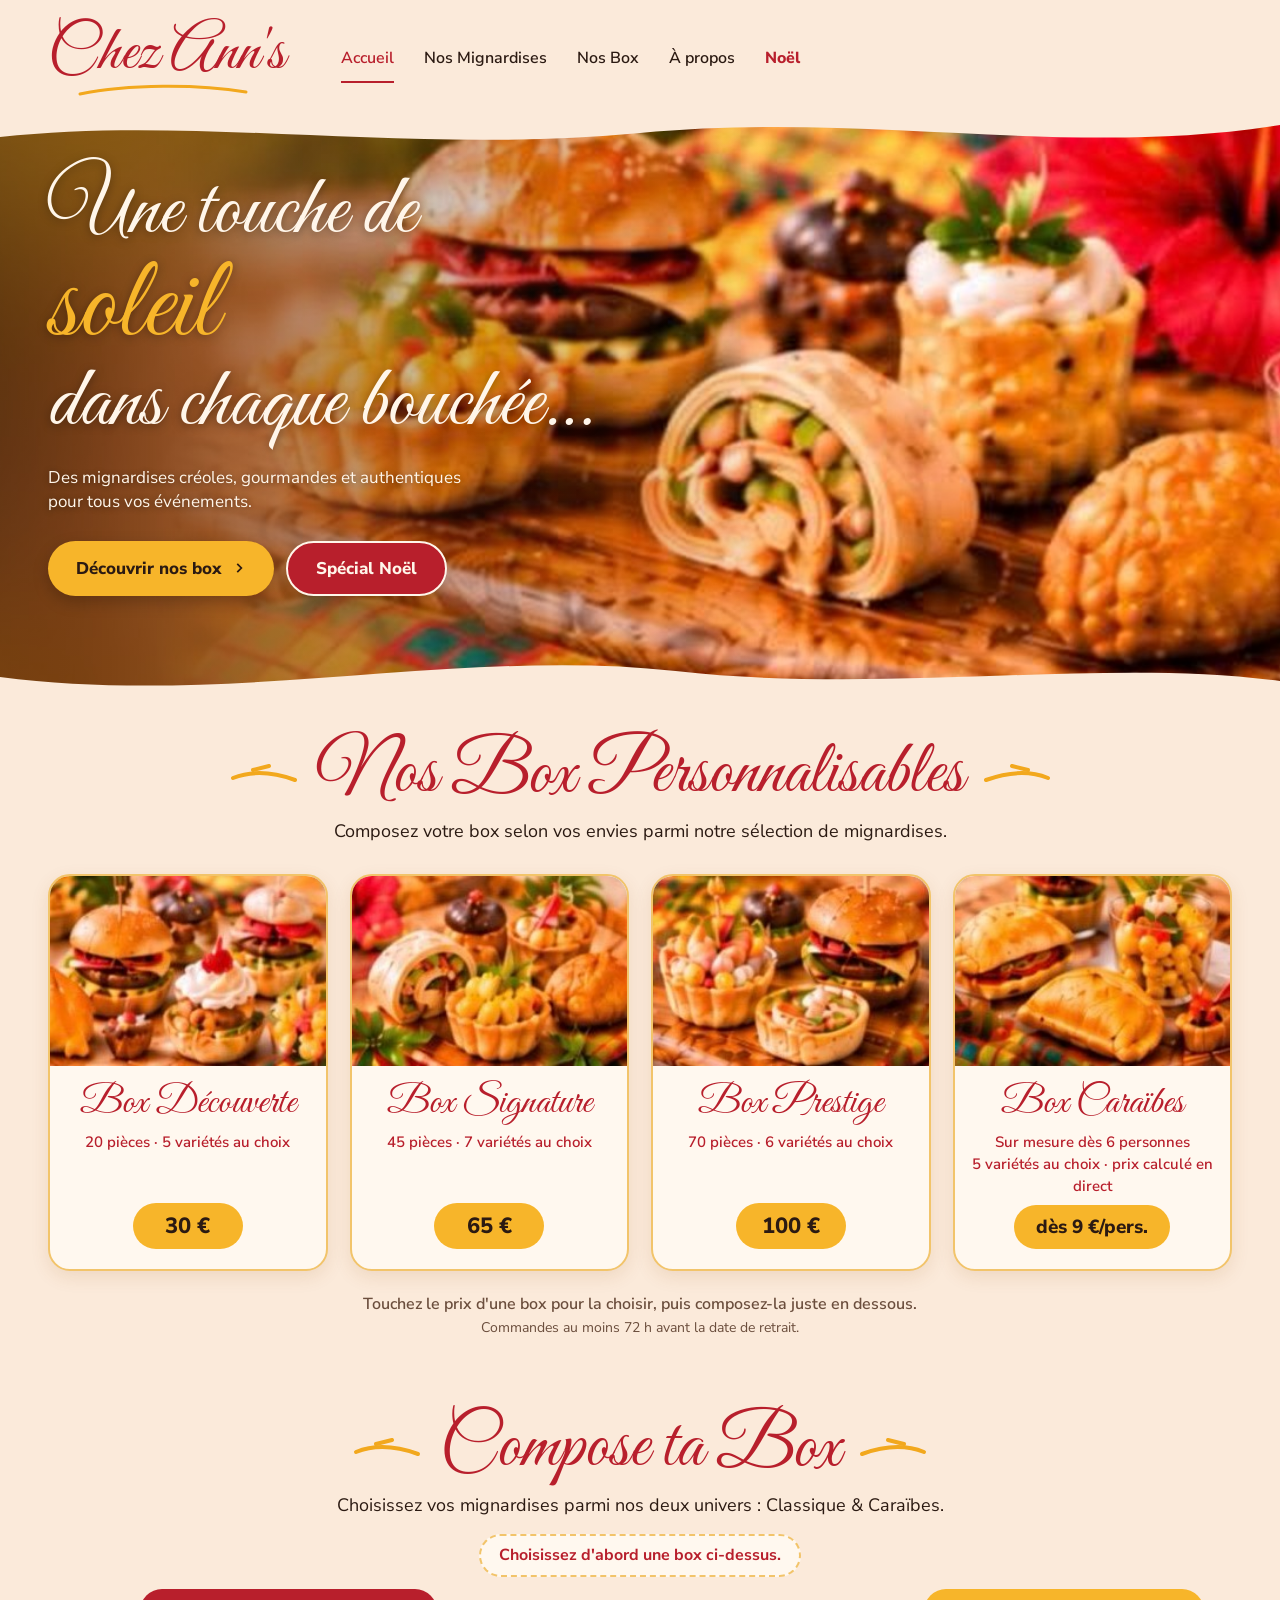
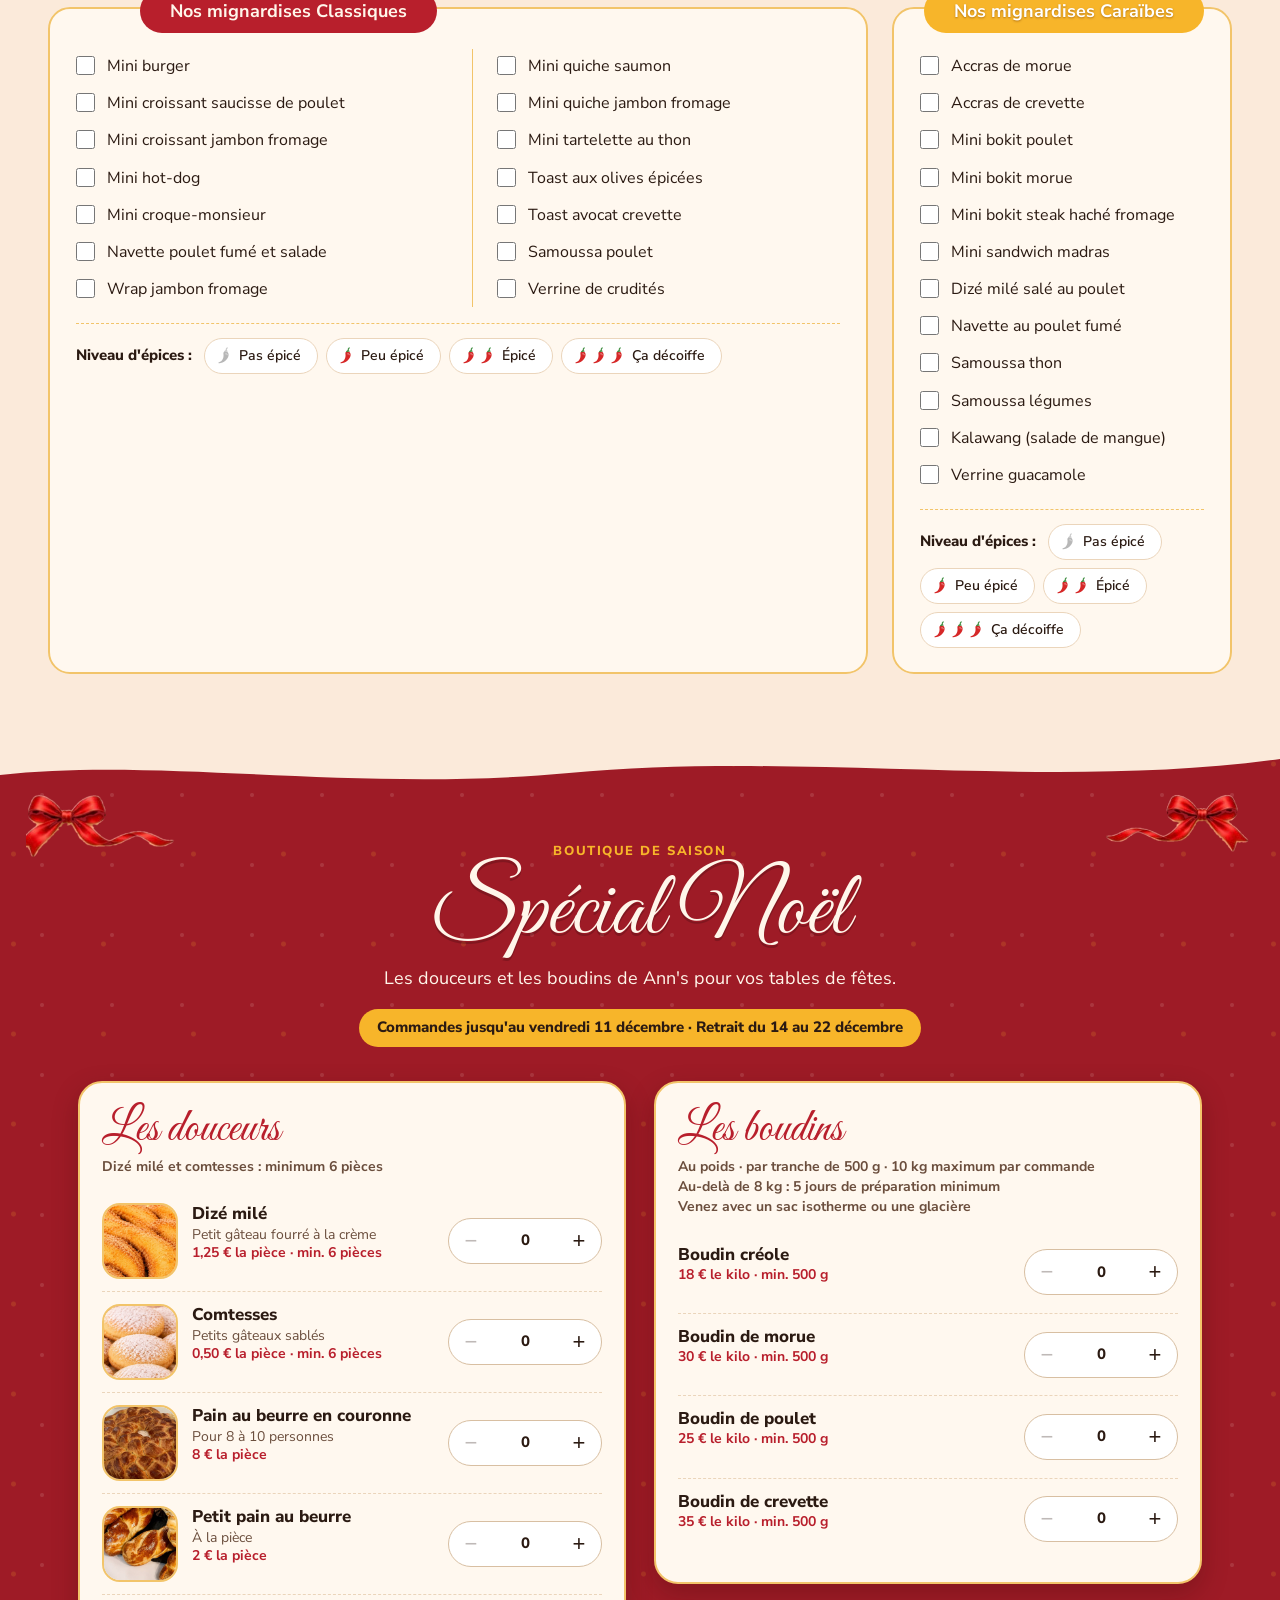
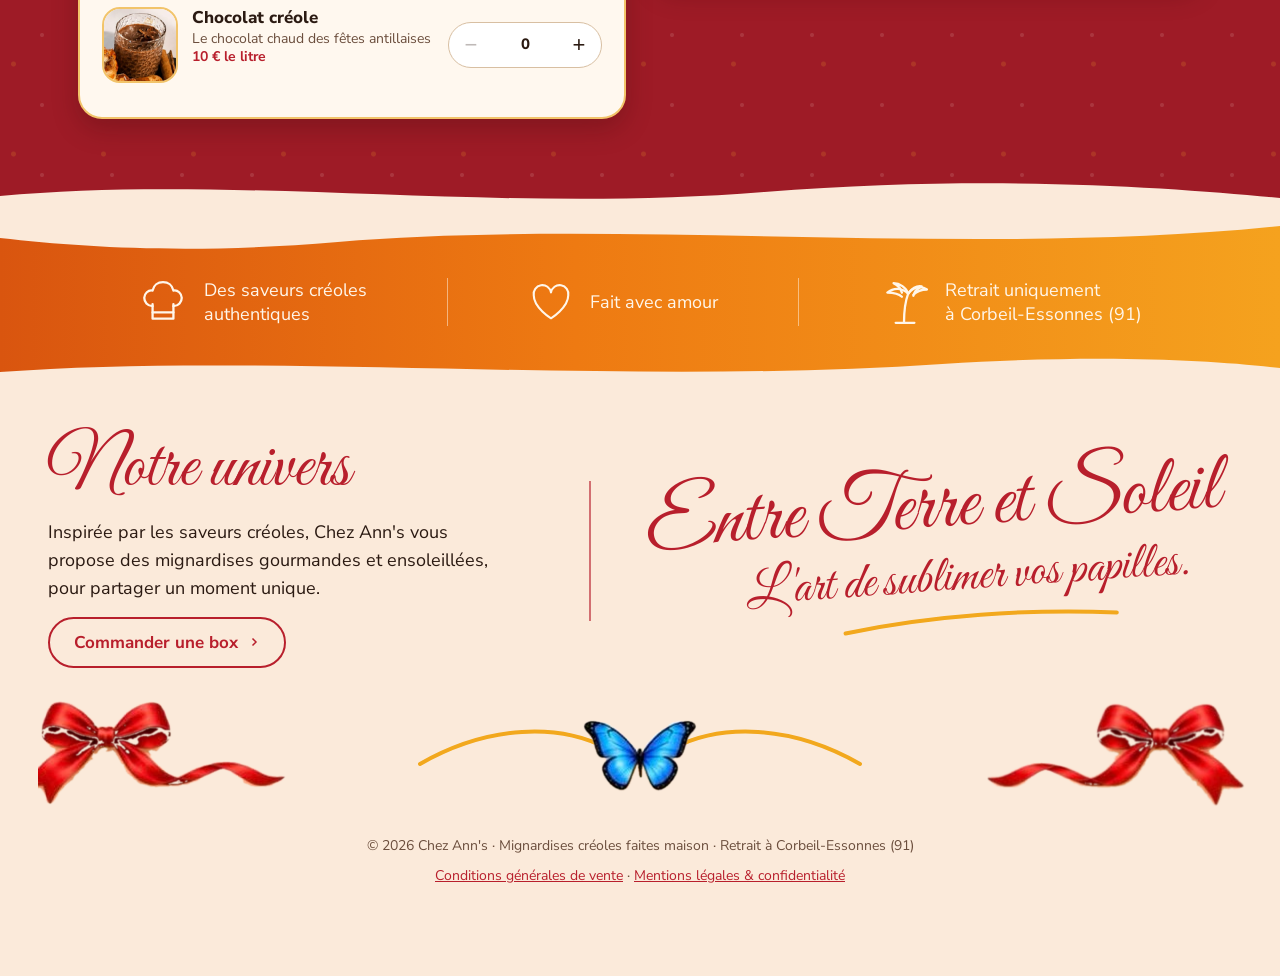
==== commit 7867a959: "Lieu de retrait précisé : Corbeil-Essonnes (91) Co-Authored-By: Claude Opus 5.5 <noreply@anthropic.c" ====
--- a/index.html
+++ b/index.html
@@ -4,9 +4,9 @@
   <meta charset="utf-8">
   <meta name="viewport" content="width=device-width, initial-scale=1">
   <title>Chez Ann's — Mignardises créoles en box</title>
-  <meta name="description" content="Box de mignardises créoles faites maison : Découverte, Signature, Prestige et Caraïbes. Commande en ligne avec acompte ou paiement complet, retrait en Essonne (91).">
+  <meta name="description" content="Box de mignardises créoles faites maison : Découverte, Signature, Prestige et Caraïbes. Commande en ligne avec acompte ou paiement complet, retrait à Corbeil-Essonnes (91).">
   <meta property="og:title" content="Chez Ann's — Une touche de soleil dans chaque bouchée">
-  <meta property="og:description" content="Box de mignardises créoles faites maison. Commandez en ligne, retrait en Essonne (91).">
+  <meta property="og:description" content="Box de mignardises créoles faites maison. Commandez en ligne, retrait à Corbeil-Essonnes (91).">
   <meta property="og:image" content="images/hero.jpg">
   <link rel="preconnect" href="https://fonts.googleapis.com">
   <link rel="preconnect" href="https://fonts.gstatic.com" crossorigin>
@@ -257,7 +257,7 @@
       <span class="band__sep" aria-hidden="true"></span>
       <div class="band__item">
         <svg width="50" height="50" viewBox="0 0 48 48" aria-hidden="true"><path d="M24 44c0-12 1-20 4-28"/><path d="M28 16c-6-6-14-6-20-1 6 0 11 1 14 4"/><path d="M28 16c5-7 13-8 18-4-6 0-10 2-13 5"/><path d="M28 16c-2-6-8-10-14-10 4 2 7 5 8 9"/><path d="M28 16c3-5 8-8 13-7-4 2-7 5-8 9"/><path d="M16 44h18"/></svg>
-        <span>Retrait uniquement<br>en Essonne (91)</span>
+        <span>Retrait uniquement<br>à Corbeil-Essonnes (91)</span>
       </div>
     </div>
   </section>
@@ -286,7 +286,7 @@
     <img class="footer__fly" src="images/papillon.png" alt="">
     <img class="footer__bow footer__bow--right" src="images/noeud-droit.png" alt="">
   </div>
-  <p class="footer__legal">© <span id="year"></span> Chez Ann's · Mignardises créoles faites maison · Retrait en Essonne (91)<span id="footer-links"></span></p>
+  <p class="footer__legal">© <span id="year"></span> Chez Ann's · Mignardises créoles faites maison · Retrait à Corbeil-Essonnes (91)<span id="footer-links"></span></p>
   <p class="footer__legal"><a href="cgv.html">Conditions générales de vente</a> · <a href="mentions-legales.html">Mentions légales &amp; confidentialité</a></p>
 </footer>
 
